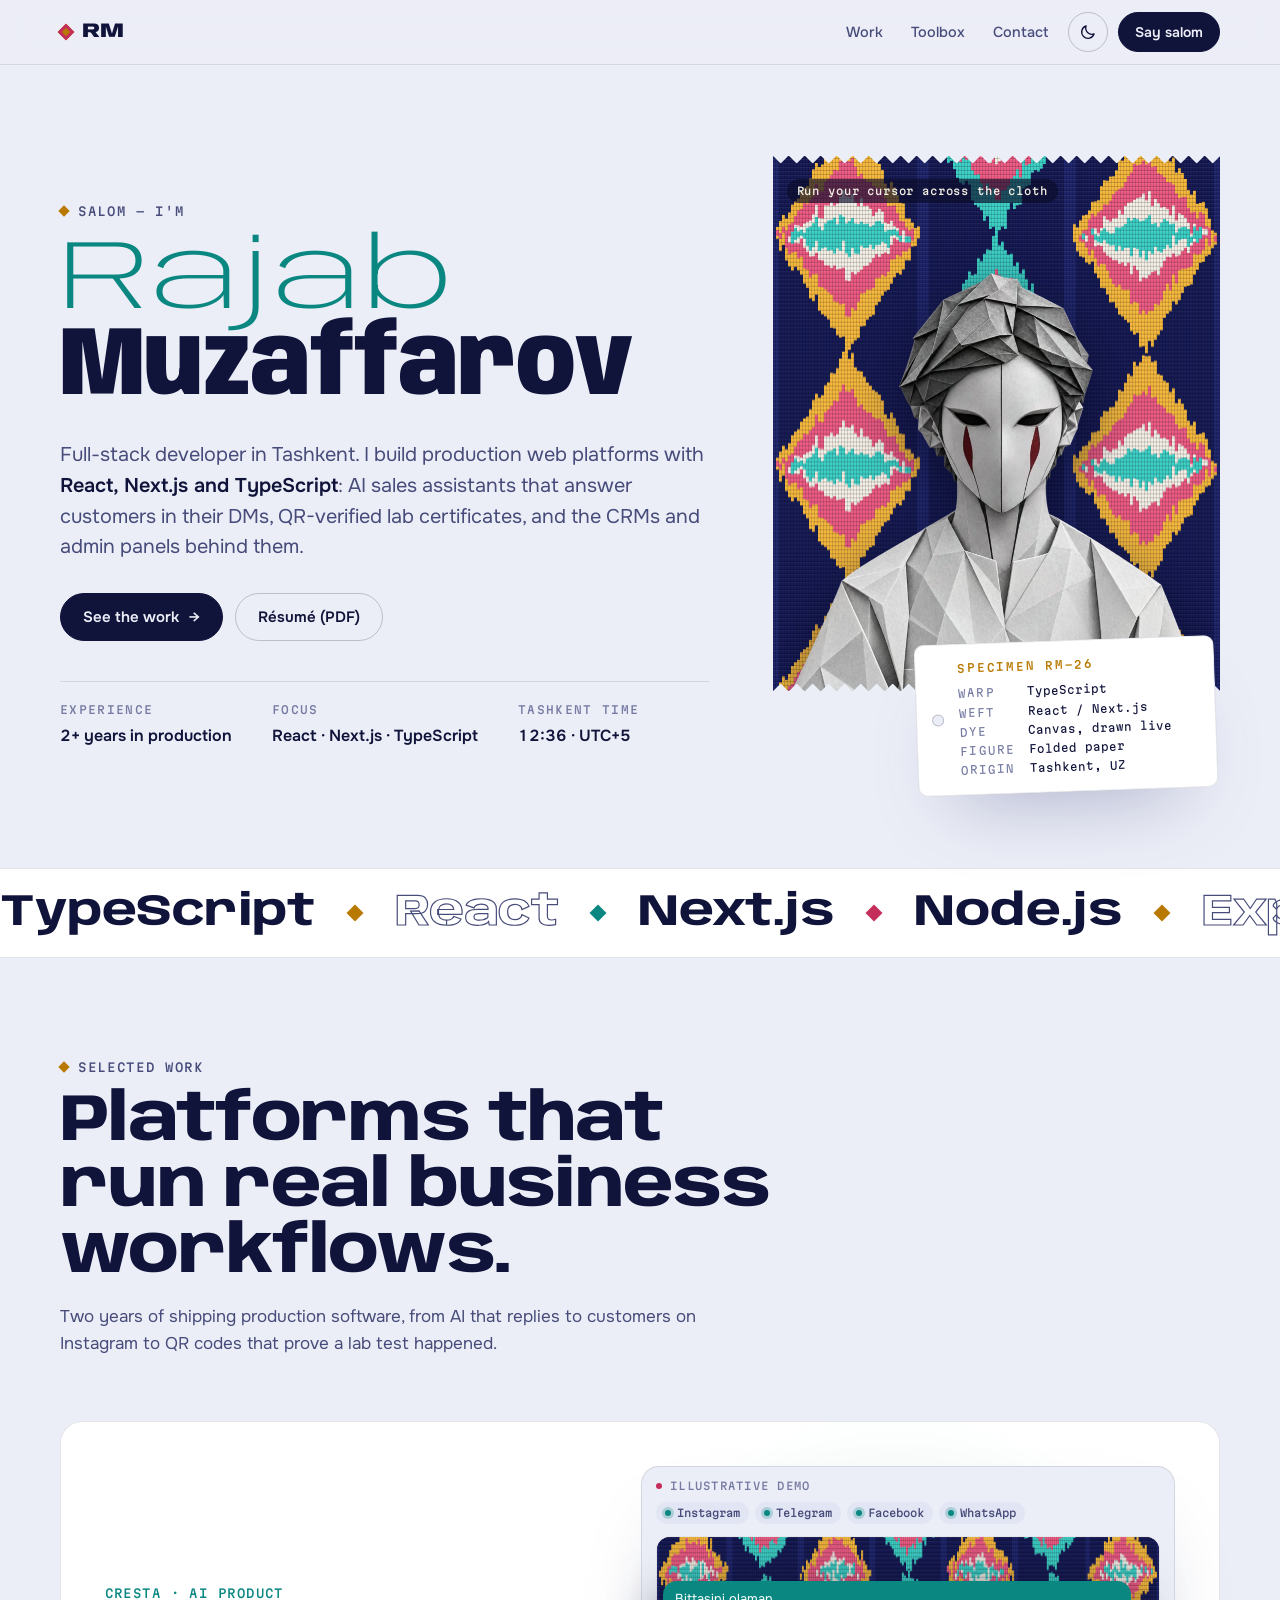
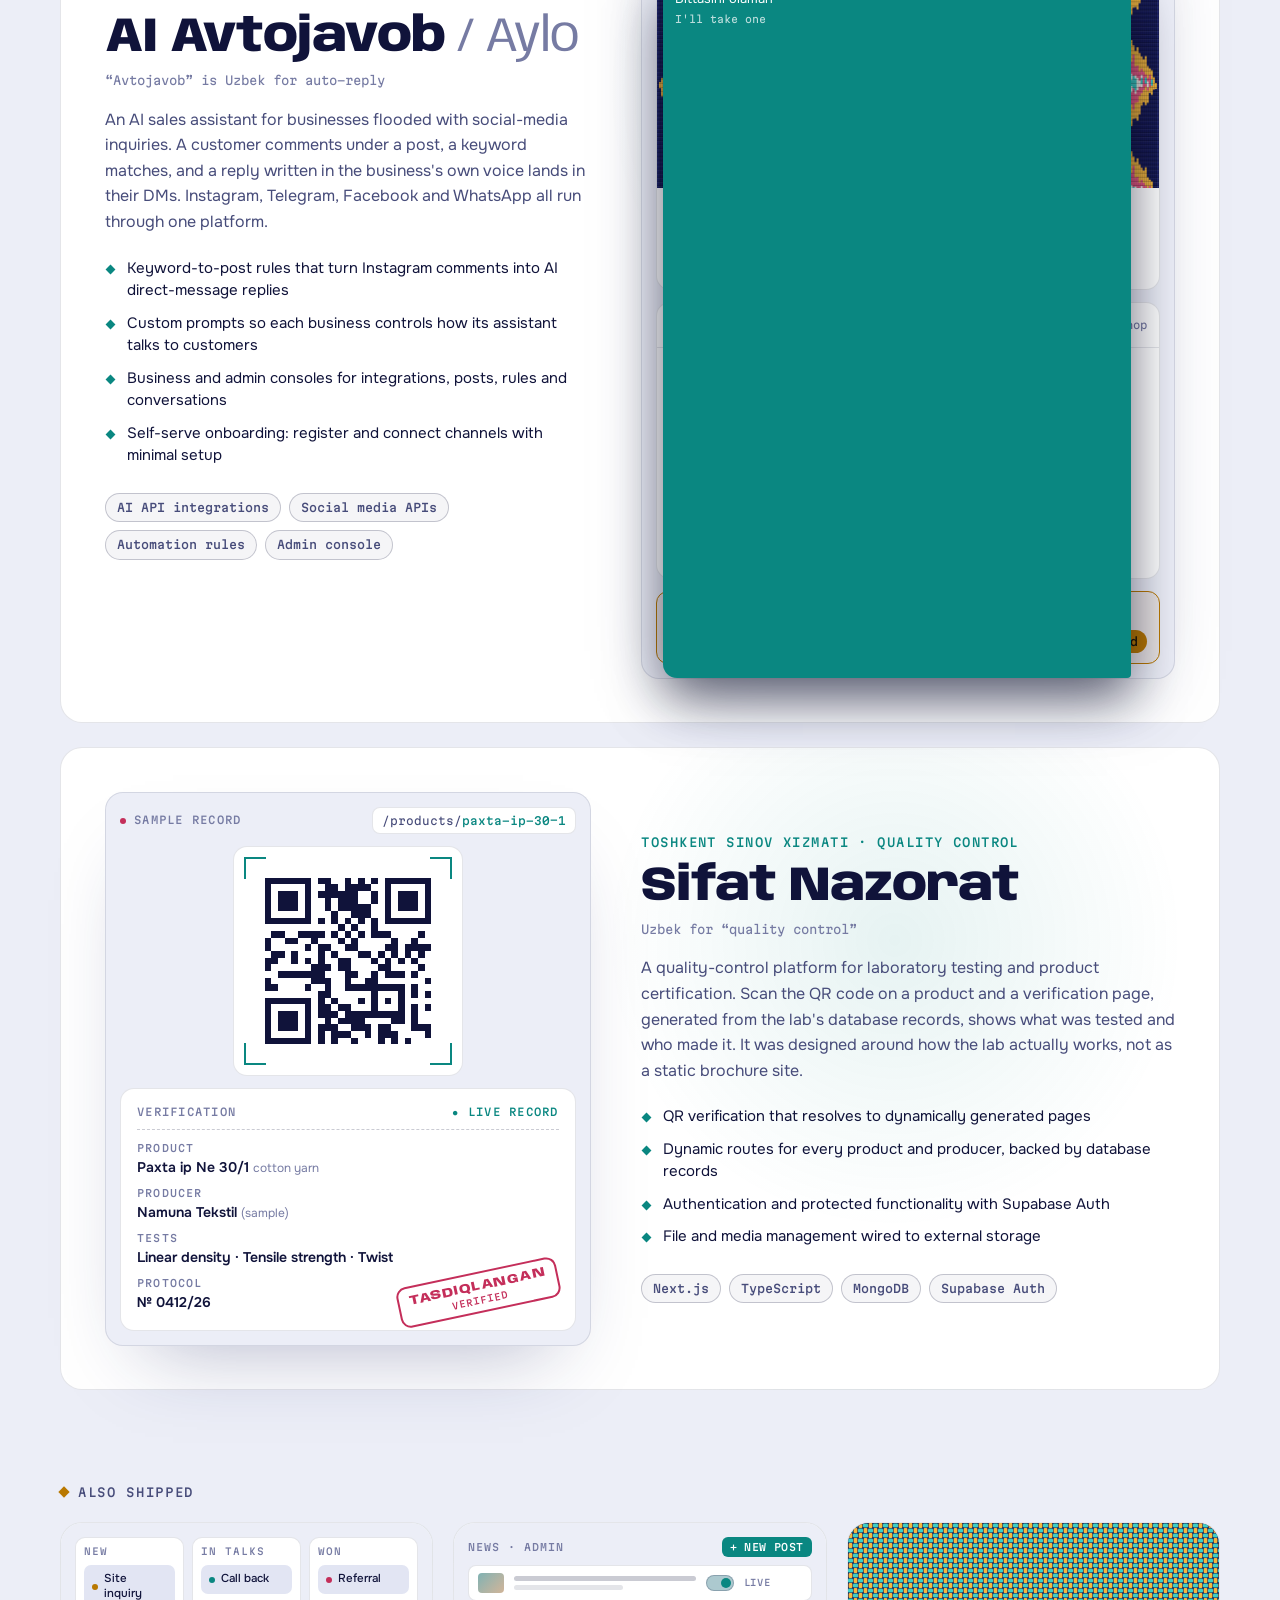
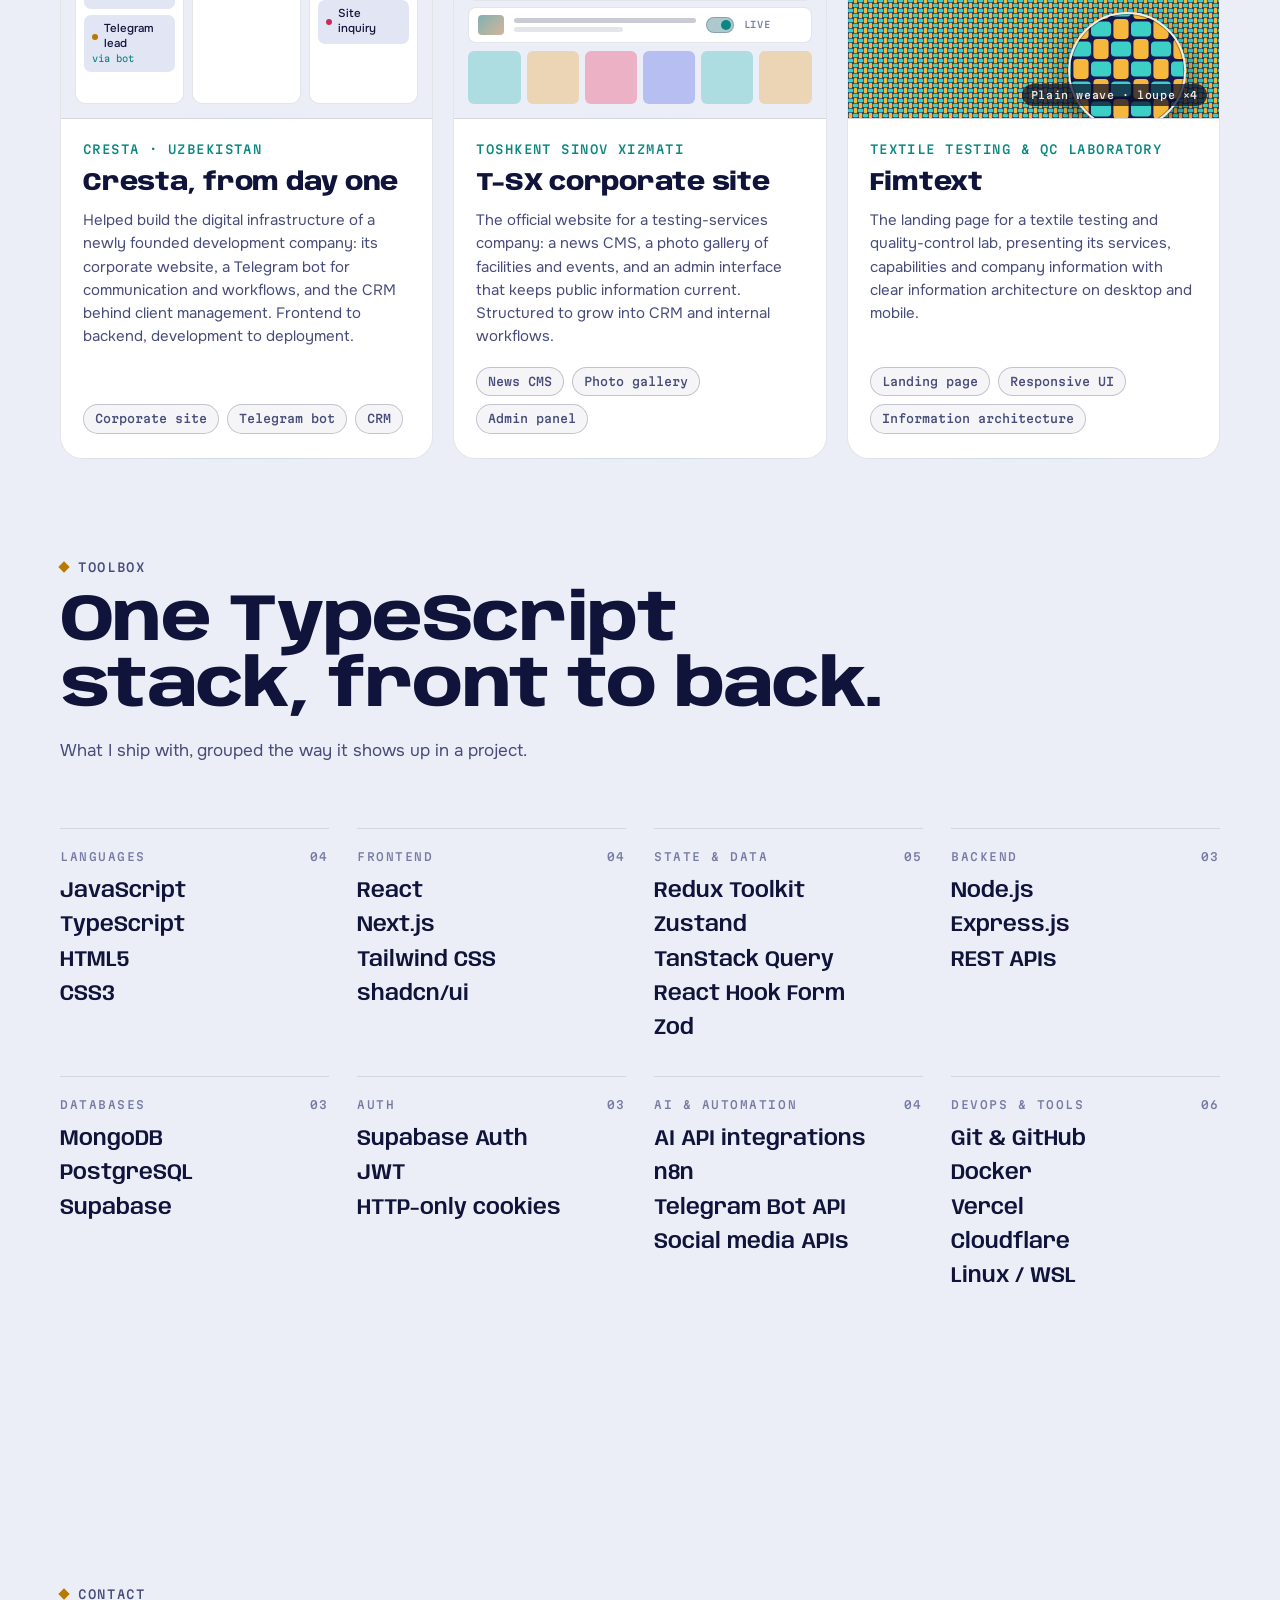
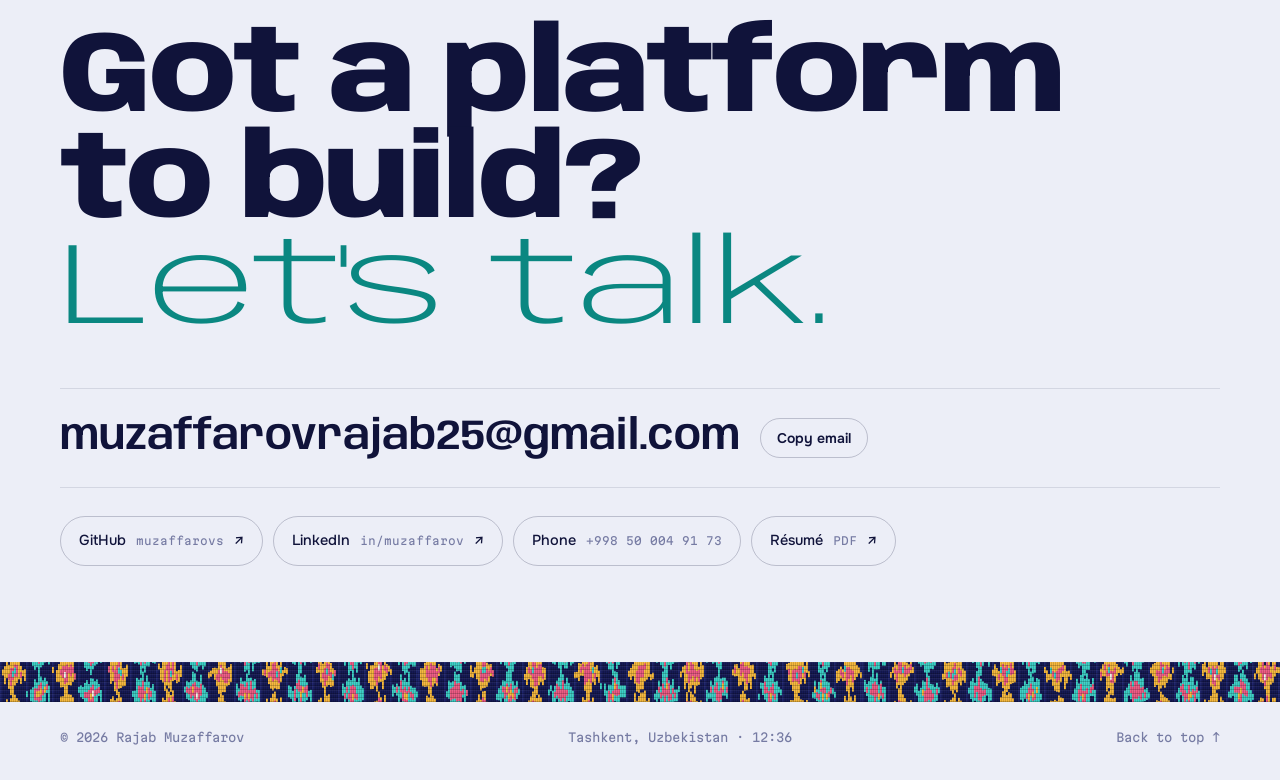
==== index.html @ 1146dc24 "Portfolio site" ====
<!doctype html>
<html lang="en">
<head>
<meta charset="utf-8">
<meta name="viewport" content="width=device-width, initial-scale=1, viewport-fit=cover">
<meta name="description" content="Rajab Muzaffarov is a full-stack developer in Tashkent building production web platforms with React, Next.js and TypeScript.">
<meta property="og:title" content="Rajab Muzaffarov">
<meta property="og:description" content="Full-stack developer in Tashkent building production web platforms with React, Next.js and TypeScript.">
<meta name="theme-color" content="#0B0D29">
<title>Rajab Muzaffarov</title>
<link rel="preconnect" href="https://fonts.googleapis.com">
<link rel="preconnect" href="https://fonts.gstatic.com" crossorigin>
<link rel="stylesheet" href="https://fonts.googleapis.com/css2?family=Anybody:wdth,wght@50..150,100..900&family=Martian+Mono:wght@400;500&family=Onest:wght@400;500;600;700&display=swap">
<style>
:root{
  --bg:#0B0D29;--bg-2:#121538;--bg-3:#1B1F4B;
  --line:rgba(206,212,255,.13);--line-2:rgba(206,212,255,.24);
  --ink:#F1EDE4;--ink-2:#AFB2D2;--ink-3:#7A7EA8;
  --turq:#3CCFC6;--saffron:#F5B83D;--madder:#EC5A83;
  --on-turq:#04211F;--glow:rgba(60,207,198,.14);--chip:rgba(241,237,228,.05);
  --shadow:0 40px 80px -40px rgba(0,0,0,.7);
  --nav:rgba(11,13,41,.72);
  --display:"Anybody","Arial Narrow",Impact,system-ui,sans-serif;
  --body:"Onest",system-ui,-apple-system,"Segoe UI",Roboto,sans-serif;
  --mono:"Martian Mono",ui-monospace,SFMono-Regular,Menlo,Consolas,monospace;
  --r:22px;--gut:clamp(16px,4vw,40px);--ease:cubic-bezier(.2,.8,.2,1);
  color-scheme:dark;
}
@media (prefers-color-scheme: light){
  :root:not([data-theme="dark"]){
    --bg:#ECEEF7;--bg-2:#FFFFFF;--bg-3:#E2E5F3;
    --line:rgba(16,19,58,.11);--line-2:rgba(16,19,58,.22);
    --ink:#10133A;--ink-2:#474C7A;--ink-3:#767BA3;
    --turq:#0A8781;--saffron:#B97800;--madder:#C42E5A;
    --on-turq:#FFFFFF;--glow:rgba(10,135,129,.10);--chip:rgba(16,19,58,.04);
    --shadow:0 40px 80px -40px rgba(30,36,100,.35);--nav:rgba(236,238,247,.78);
    color-scheme:light;
  }
}
:root[data-theme="light"]{
  --bg:#ECEEF7;--bg-2:#FFFFFF;--bg-3:#E2E5F3;
  --line:rgba(16,19,58,.11);--line-2:rgba(16,19,58,.22);
  --ink:#10133A;--ink-2:#474C7A;--ink-3:#767BA3;
  --turq:#0A8781;--saffron:#B97800;--madder:#C42E5A;
  --on-turq:#FFFFFF;--glow:rgba(10,135,129,.10);--chip:rgba(16,19,58,.04);
  --shadow:0 40px 80px -40px rgba(30,36,100,.35);--nav:rgba(236,238,247,.78);
  color-scheme:light;
}
:root[data-theme="dark"]{
  --bg:#0B0D29;--bg-2:#121538;--bg-3:#1B1F4B;
  --line:rgba(206,212,255,.13);--line-2:rgba(206,212,255,.24);
  --ink:#F1EDE4;--ink-2:#AFB2D2;--ink-3:#7A7EA8;
  --turq:#3CCFC6;--saffron:#F5B83D;--madder:#EC5A83;
  --on-turq:#04211F;--glow:rgba(60,207,198,.14);--chip:rgba(241,237,228,.05);
  --shadow:0 40px 80px -40px rgba(0,0,0,.7);--nav:rgba(11,13,41,.72);
  color-scheme:dark;
}

*,*::before,*::after{box-sizing:border-box}
html{scroll-behavior:smooth;scroll-padding-top:84px}
body{margin:0;background:var(--bg);color:var(--ink);font:400 16px/1.6 var(--body);-webkit-font-smoothing:antialiased;overflow-x:clip;transition:background-color .4s,color .4s}
a{color:inherit}
button{font:inherit;color:inherit}
:focus-visible{outline:2px solid var(--turq);outline-offset:3px;border-radius:6px}
.wrap{max-width:1240px;margin-inline:auto;padding-inline:var(--gut)}

/* ---------- nav ---------- */
.nav{position:sticky;top:env(safe-area-inset-top,0px);z-index:50;background:var(--nav);-webkit-backdrop-filter:blur(14px) saturate(1.3);backdrop-filter:blur(14px) saturate(1.3);border-bottom:1px solid var(--line)}
.nav::after{content:"";position:absolute;left:0;right:0;bottom:-1px;height:2px;background:linear-gradient(90deg,var(--turq),var(--saffron),var(--madder));transform-origin:0 50%;transform:scaleX(var(--p,0))}
@supports (animation-timeline: scroll()){
  .nav::after{animation:prog linear both;animation-timeline:scroll(root)}
  @keyframes prog{from{transform:scaleX(0)}to{transform:scaleX(1)}}
}
.nav-in{display:flex;align-items:center;gap:20px;height:64px}
.mark{display:flex;align-items:center;gap:10px;text-decoration:none;font:800 20px/1 var(--display);font-variation-settings:"wdth" 130,"wght" 820;letter-spacing:-.02em}
.mark i{width:12px;height:12px;background:var(--saffron);transform:rotate(45deg);box-shadow:inset 0 0 0 3px var(--madder);transition:transform .6s var(--ease)}
.mark:hover i{transform:rotate(225deg)}
.nav-links{display:flex;gap:28px;list-style:none;margin:0 0 0 auto;padding:0}
.nav-links a{position:relative;text-decoration:none;font-size:14.5px;font-weight:500;color:var(--ink-2);transition:color .2s}
.nav-links a::after{content:"";position:absolute;left:0;right:0;bottom:-4px;height:1px;background:currentColor;transform:scaleX(0);transform-origin:right;transition:transform .35s var(--ease)}
.nav-links a:hover{color:var(--ink)}
.nav-links a:hover::after{transform:scaleX(1);transform-origin:left}
.nav-actions{display:flex;align-items:center;gap:10px}
.icon-btn{width:40px;height:40px;border-radius:50%;display:grid;place-items:center;border:1px solid var(--line-2);background:transparent;cursor:pointer;transition:border-color .2s,transform .5s var(--ease)}
.icon-btn:hover{border-color:var(--ink);transform:rotate(40deg)}
.icon-btn svg{width:18px;height:18px}
#theme[data-mode="dark"] .i-moon,#theme[data-mode="light"] .i-sun{display:none}

/* ---------- buttons ---------- */
.btn{--bx:0px;--by:0px;display:inline-flex;align-items:center;gap:10px;height:48px;padding-inline:22px;border-radius:999px;border:1px solid var(--line-2);background:transparent;color:var(--ink);font:600 15px/1 var(--body);text-decoration:none;cursor:pointer;white-space:nowrap;transform:translate(var(--bx),var(--by));transition:transform .3s var(--ease),background-color .2s,border-color .2s,color .2s}
.btn.sm{height:40px;padding-inline:16px;font-size:14px}
.btn.primary{background:var(--ink);border-color:var(--ink);color:var(--bg)}
.btn.primary:hover{background:var(--turq);border-color:var(--turq);color:var(--on-turq)}
.btn.ghost:hover{border-color:var(--ink)}
.btn .arr{transition:transform .3s var(--ease)}
.btn:hover .arr{transform:translateX(4px)}

/* ---------- shared labels ---------- */
.eyebrow{display:inline-flex;align-items:center;gap:10px;margin:0;font:500 12px/1 var(--mono);letter-spacing:.14em;text-transform:uppercase;color:var(--ink-2)}
.eyebrow::before{content:"";width:8px;height:8px;flex:none;background:var(--saffron);transform:rotate(45deg)}
.chips{list-style:none;margin:0;padding:0;display:flex;flex-wrap:wrap;gap:8px}
.chips li{font:500 11.5px/1 var(--mono);padding:8px 11px;border:1px solid var(--line-2);border-radius:999px;color:var(--ink-2);background:var(--chip)}

/* ---------- hero ---------- */
.hero{display:grid;grid-template-columns:minmax(0,1.45fr) minmax(0,1fr);gap:clamp(28px,5vw,72px);align-items:center;padding-block:clamp(40px,7vw,96px) clamp(48px,6vw,84px)}
.hero-text{container-type:inline-size;min-width:0}
.hero .eyebrow{margin-bottom:22px}
.name{margin:0;display:flex;flex-direction:column;font-family:var(--display);font-weight:400;line-height:.88;letter-spacing:-.02em}
.name .n1,.name .n2{display:block;white-space:nowrap;font-size:clamp(3rem,8.5vw,7.4rem);font-size:min(15cqi,150px);touch-action:pan-y}
.n1{color:var(--turq)}
.n2{color:var(--ink)}
.l{--w:100;--g:700;display:inline-block;font-variation-settings:"wdth" var(--w),"wght" var(--g);transition:font-variation-settings .6s var(--ease);animation:weave 1.25s cubic-bezier(.16,.84,.24,1) backwards;animation-delay:calc(var(--i) * 55ms + 120ms)}
.n1 .l{--w:150;--g:250}
.n2 .l{--w:86;--g:860}
@keyframes weave{from{font-variation-settings:"wdth" 50,"wght" 100;transform:translateY(.14em)}}
.role{font-size:clamp(17px,1.55vw,20px);line-height:1.55;color:var(--ink-2);max-width:54ch;margin:30px 0 30px;text-wrap:pretty}
.role b{color:var(--ink);font-weight:600}
.cta{display:flex;flex-wrap:wrap;gap:12px}
.facts{display:flex;flex-wrap:wrap;gap:14px 40px;margin:40px 0 0;padding-top:22px;border-top:1px solid var(--line)}
.facts dt{font:500 11px/1 var(--mono);letter-spacing:.12em;text-transform:uppercase;color:var(--ink-3);margin-bottom:8px}
.facts dd{margin:0;font-weight:600;font-variant-numeric:tabular-nums}

.swatch{margin:0;display:grid;min-width:0}
.cloth{position:relative;height:clamp(300px,42vw,540px);background:#161A55;overflow:hidden;cursor:crosshair;touch-action:pan-y;
  -webkit-mask:conic-gradient(from 135deg at top,#000 90deg,#0000 0) top/16px 51% repeat-x,conic-gradient(from -45deg at bottom,#000 90deg,#0000 0) bottom/16px 51% repeat-x;
  mask:conic-gradient(from 135deg at top,#000 90deg,#0000 0) top/16px 51% repeat-x,conic-gradient(from -45deg at bottom,#000 90deg,#0000 0) bottom/16px 51% repeat-x}
.cloth canvas{position:absolute;inset:0;width:100%;height:100%;display:block}
.me{position:absolute;left:4%;bottom:0;width:92%;height:86%;object-fit:contain;object-position:50% 100%;pointer-events:none;user-select:none;filter:drop-shadow(0 18px 26px rgba(4,6,30,.6));transform-origin:50% 100%;transform:perspective(900px) rotateX(0deg) translate(var(--fx,0px),var(--fy,0px));transition:transform .9s var(--ease);animation:popup 1.3s cubic-bezier(.2,.9,.3,1.12) .3s backwards}
@keyframes popup{from{transform:perspective(900px) rotateX(82deg) translate(0px,0px);opacity:0}}
.cloth-hint{position:absolute;left:14px;top:24px;font:500 10.5px/1 var(--mono);letter-spacing:.08em;color:#F1EDE4;background:rgba(11,13,41,.66);padding:7px 10px;border-radius:999px;pointer-events:none}
@media (hover: none){.cloth-hint{display:none}}
.tag{justify-self:end;position:relative;width:min(100%,300px);margin-top:-52px;margin-right:4px;padding:14px 16px 14px 42px;background:var(--bg-2);border:1px solid var(--line);border-radius:10px;font:400 11px/1.75 var(--mono);color:var(--ink-2);transform:rotate(-2deg);box-shadow:var(--shadow);transition:transform .5s var(--ease)}
.tag:hover{transform:rotate(0deg) translateY(-4px)}
.tag::before{content:"";position:absolute;left:15px;top:50%;width:12px;height:12px;margin-top:-6px;border-radius:50%;background:var(--bg);border:1px solid var(--line-2)}
.tag-h{margin:0 0 6px;font-weight:500;letter-spacing:.16em;text-transform:uppercase;color:var(--saffron)}
.tag dl{display:grid;grid-template-columns:auto 1fr;gap:0 14px;margin:0}
.tag dt{color:var(--ink-3);text-transform:uppercase;letter-spacing:.1em}
.tag dd{margin:0;color:var(--ink)}

/* ---------- ticker ---------- */
.ticker{border-block:1px solid var(--line);overflow:hidden;padding-block:22px;background:var(--bg-2)}
.ticker-track{display:flex;width:max-content;animation:marquee 52s linear infinite}
.ticker:hover .ticker-track{animation-play-state:paused}
.ticker-group{display:flex;align-items:center;gap:34px;padding-right:34px;flex:none}
.ticker span{font:700 clamp(26px,3.6vw,44px)/1 var(--display);font-variation-settings:"wdth" 118,"wght" 720;letter-spacing:-.01em;white-space:nowrap}
.ticker span:nth-of-type(3n+2){color:transparent;-webkit-text-stroke:1.2px var(--ink-2)}
.ticker i{width:12px;height:12px;flex:none;transform:rotate(45deg);background:var(--saffron)}
.ticker i:nth-of-type(3n+2){background:var(--turq)}
.ticker i:nth-of-type(3n){background:var(--madder)}
@keyframes marquee{to{transform:translateX(-50%)}}

/* ---------- sections ---------- */
.section{padding-block:clamp(64px,8vw,112px)}
.section + .section{padding-top:0}
.sec-head{display:grid;gap:16px;max-width:900px;margin-bottom:clamp(36px,5vw,64px)}
.h2{margin:0;font-family:var(--display);font-size:clamp(34px,5.2vw,66px);line-height:1;font-variation-settings:"wdth" 112,"wght" 760;letter-spacing:-.025em;text-wrap:balance}
.sub{margin:0;color:var(--ink-2);font-size:17px;max-width:60ch;text-wrap:pretty}

/* ---------- feature panels ---------- */
.feature{display:grid;grid-template-columns:minmax(0,1fr) minmax(0,1.1fr);gap:clamp(24px,4vw,56px);align-items:center;padding:clamp(20px,3.4vw,44px);border:1px solid var(--line);border-radius:var(--r);background:radial-gradient(640px circle at var(--mx,72%) var(--my,30%),var(--glow),transparent 45%),var(--bg-2)}
.feature + .feature{margin-top:24px}
.feature.flip .feat-copy{order:2}
.client{margin:0 0 12px;font:500 12px/1.4 var(--mono);letter-spacing:.12em;text-transform:uppercase;color:var(--turq)}
.feature h3{margin:0;font-family:var(--display);font-size:clamp(32px,3.8vw,48px);line-height:1;font-variation-settings:"wdth" 104,"wght" 820;letter-spacing:-.02em}
.feature h3 span{color:var(--ink-3);font-variation-settings:"wdth" 104,"wght" 380}
.gloss{margin:10px 0 18px;font:400 12px/1.4 var(--mono);color:var(--ink-3)}
.lede{margin:0 0 22px;color:var(--ink-2);max-width:56ch}
.points{list-style:none;margin:0 0 26px;padding:0;display:grid;gap:10px}
.points li{position:relative;padding-left:22px;font-size:15px;line-height:1.5}
.points li::before{content:"";position:absolute;left:2px;top:.6em;width:7px;height:7px;background:var(--turq);transform:rotate(45deg)}

.demo{container-type:inline-size;min-width:0;background:var(--bg);border:1px solid var(--line);border-radius:18px;padding:14px;box-shadow:var(--shadow)}
.demo-top{display:flex;align-items:center;justify-content:space-between;flex-wrap:wrap;gap:10px;margin-bottom:12px}
.demo-label{display:flex;align-items:center;gap:8px;font:500 10.5px/1 var(--mono);letter-spacing:.12em;text-transform:uppercase;color:var(--ink-3)}
.demo-label::before{content:"";width:6px;height:6px;border-radius:50%;background:var(--madder);animation:blink 1.6s ease-in-out infinite}
@keyframes blink{50%{opacity:.25}}
.enter{animation:enter .5s var(--ease) both}
@keyframes enter{from{opacity:0;transform:translateY(10px) scale(.97)}}

/* aylo demo */
.channels{display:flex;flex-wrap:wrap;gap:6px;list-style:none;margin:0;padding:0}
.ch{display:flex;align-items:center;gap:6px;padding:6px 9px;border-radius:999px;background:var(--bg-3);color:var(--ink-2);font:500 10.5px/1 var(--mono)}
.ch::before{content:"";width:6px;height:6px;border-radius:50%;background:var(--turq);box-shadow:0 0 0 3px color-mix(in oklab,var(--turq) 25%,transparent)}
.aylo-grid{display:grid;grid-template-columns:minmax(0,.9fr) minmax(0,1.1fr);gap:12px}
.post,.dm{background:var(--bg-2);border:1px solid var(--line);border-radius:14px;overflow:hidden}
.post{display:flex;flex-direction:column}
.post-img{position:relative;aspect-ratio:4/3;max-width:100%;background:#161A55}
.post-img canvas{position:absolute;inset:0;width:100%;height:100%;display:block}
.post-img span{position:absolute;left:10px;bottom:10px;padding:5px 8px;border-radius:6px;background:rgba(11,13,41,.72);color:#F1EDE4;font:600 11px/1.2 var(--body)}
.comments{display:grid;align-content:start;gap:9px;padding:10px 12px 12px;min-height:124px;font-size:13px;line-height:1.4}
.cm{margin:0}
.cm b{font-weight:600;margin-right:4px}
.tr{display:block;margin-top:3px;font:400 10px/1.4 var(--mono);font-style:normal;color:var(--ink-3)}
mark{background:transparent;color:inherit;border-radius:4px;padding:0 1px;transition:background-color .3s,color .3s}
mark.lit{background:var(--saffron);color:#1A1300}
.dm{display:flex;flex-direction:column}
.dm-head{display:flex;align-items:center;gap:8px;padding:10px 12px;border-bottom:1px solid var(--line);font-size:13px;font-weight:600}
.dm-head small{margin-left:auto;font:400 10.5px/1 var(--mono);color:var(--ink-3)}
.av{width:24px;height:24px;border-radius:50%;display:grid;place-items:center;flex:none;background:conic-gradient(#3CCFC6,#F5B83D,#EC5A83,#3CCFC6);color:#0B0D29;font:800 11px/1 var(--display)}
.dm-body{display:flex;flex-direction:column;gap:8px;padding:12px;min-height:262px;font-size:13px;line-height:1.45}
.msg{margin:0;max-width:88%;padding:9px 12px;border-radius:14px}
.msg.ai{align-self:flex-start;background:var(--bg-3);border-bottom-left-radius:4px}
.msg.me{align-self:flex-end;background:var(--turq);color:var(--on-turq);border-bottom-right-radius:4px}
.msg.me .tr{color:inherit;opacity:.72}
.typing{align-self:flex-start;display:flex;gap:4px;padding:12px 14px;border-radius:14px;background:var(--bg-3)}
.typing i{width:6px;height:6px;border-radius:50%;background:var(--ink-3);animation:dot 1s infinite}
.typing i:nth-child(2){animation-delay:.15s}
.typing i:nth-child(3){animation-delay:.3s}
@keyframes dot{0%,60%,100%{transform:none;opacity:.45}30%{transform:translateY(-4px);opacity:1}}
.dm-empty{margin:auto;text-align:center;font:400 11px/1.5 var(--mono);color:var(--ink-3)}
.rule{display:flex;flex-wrap:wrap;align-items:center;gap:6px 8px;margin-top:12px;padding:10px 12px;border:1px dashed var(--line-2);border-radius:12px;font:400 11.5px/1.5 var(--mono);color:var(--ink-2);transition:border-color .3s,background-color .3s}
.rule code{font:inherit;color:var(--ink);background:var(--chip);padding:2px 6px;border-radius:5px}
.rule b{font-weight:500;color:var(--ink)}
.rule .k{color:var(--turq);text-transform:uppercase;letter-spacing:.1em}
.rule .state{margin-left:auto;padding:3px 9px;border-radius:999px;background:var(--saffron);color:#1A1300;font-weight:500;transition:opacity .3s,transform .3s var(--ease)}
.rule:not(.hit) .state{opacity:0;transform:scale(.8)}
.rule.hit{border-style:solid;border-color:var(--saffron);background:color-mix(in oklab,var(--saffron) 8%,transparent)}

/* qr demo */
.route{padding:5px 9px;border-radius:8px;background:var(--bg-2);border:1px solid var(--line);font:400 11px/1.4 var(--mono);color:var(--ink-2);overflow-wrap:anywhere}
.route b{font-weight:500;color:var(--turq)}
.qr-grid{display:grid;grid-template-columns:minmax(0,.82fr) minmax(0,1.18fr);gap:12px;align-items:stretch}
.scanner{--c:var(--turq);position:relative;display:grid;place-items:center;aspect-ratio:1;max-width:100%;padding:24px;background:var(--bg-2);border:1px solid var(--line);border-radius:14px;overflow:hidden}
.scanner svg{display:block;width:100%;height:auto;color:var(--ink)}
.scanner::before{content:"";position:absolute;inset:10px;pointer-events:none;transition:inset .3s var(--ease);background:
  linear-gradient(var(--c),var(--c)) 0 0/22px 2px no-repeat,linear-gradient(var(--c),var(--c)) 0 0/2px 22px no-repeat,
  linear-gradient(var(--c),var(--c)) 100% 0/22px 2px no-repeat,linear-gradient(var(--c),var(--c)) 100% 0/2px 22px no-repeat,
  linear-gradient(var(--c),var(--c)) 0 100%/22px 2px no-repeat,linear-gradient(var(--c),var(--c)) 0 100%/2px 22px no-repeat,
  linear-gradient(var(--c),var(--c)) 100% 100%/22px 2px no-repeat,linear-gradient(var(--c),var(--c)) 100% 100%/2px 22px no-repeat}
.scanner.hit{--c:var(--saffron)}
.scanner.hit::before{inset:6px}
.beam{position:absolute;left:12px;right:12px;top:12%;height:2px;background:var(--turq);box-shadow:0 0 18px 4px color-mix(in oklab,var(--turq) 55%,transparent);opacity:0}
.scanner.scanning .beam{opacity:1;animation:beam 1.05s ease-in-out infinite alternate}
@keyframes beam{from{top:12%}to{top:88%}}
.cert{position:relative;padding:16px 16px 18px;background:var(--bg-2);border:1px solid var(--line);border-radius:14px;overflow:hidden}
.cert-h{display:flex;justify-content:space-between;align-items:center;gap:10px;margin:0 0 12px;padding-bottom:10px;border-bottom:1px dashed var(--line-2);font:500 10.5px/1.3 var(--mono);letter-spacing:.12em;text-transform:uppercase;color:var(--ink-3)}
.cert-h b{color:var(--turq);font-weight:500}
.cert dl{display:grid;gap:10px;margin:0}
.cert dt{font:500 10px/1.3 var(--mono);letter-spacing:.12em;text-transform:uppercase;color:var(--ink-3)}
.cert dd{margin:3px 0 0;font-size:14px;font-weight:600;line-height:1.35}
.cert dd small{font-size:12px;font-weight:400;color:var(--ink-3)}
.cert .row{transition:opacity .4s,transform .4s var(--ease)}
.cert:not(.pending) .row{transition-delay:calc(var(--d) * 130ms)}
.cert.pending .row{opacity:0;transform:translateY(8px)}
.stamp{position:absolute;right:14px;bottom:16px;padding:6px 10px;border:2px solid var(--madder);border-radius:10px;color:var(--madder);text-align:center;text-transform:uppercase;font:800 13px/1.1 var(--display);font-variation-settings:"wdth" 120,"wght" 800;letter-spacing:.06em;transform:rotate(-12deg);transition:opacity .25s,transform .4s cubic-bezier(.3,1.6,.5,1)}
.stamp small{display:block;margin-top:2px;font:500 9px/1 var(--mono);letter-spacing:.14em}
.cert:not(.pending) .stamp{transition-delay:.75s}
.cert.pending .stamp{opacity:0;transform:rotate(-12deg) scale(1.9)}

@container (max-width: 520px){
  .aylo-grid,.qr-grid{grid-template-columns:1fr}
  .post-img{aspect-ratio:16/8}
  .comments{min-height:0}
  .dm-body{min-height:230px}
  .scanner{width:100%;max-width:230px;justify-self:center}
}

/* ---------- also shipped ---------- */
.sub-h{margin:clamp(64px,8vw,96px) 0 24px}
.also{display:grid;grid-template-columns:repeat(3,minmax(0,1fr));gap:20px}
.card{display:flex;flex-direction:column;overflow:hidden;border:1px solid var(--line);border-radius:var(--r);background:radial-gradient(420px circle at var(--mx,50%) var(--my,0%),var(--glow),transparent 50%),var(--bg-2);transition:transform .4s var(--ease),border-color .3s}
.card:hover{transform:translateY(-5px);border-color:var(--line-2)}
.viz{position:relative;height:196px;overflow:hidden;background:var(--bg);border-bottom:1px solid var(--line)}
.card-body{display:flex;flex-direction:column;gap:12px;flex:1;padding:22px 22px 24px}
.card .client{margin:0}
.card h3{margin:0;font-family:var(--display);font-size:25px;line-height:1.1;font-variation-settings:"wdth" 106,"wght" 780;letter-spacing:-.01em}
.card p.desc{margin:0;color:var(--ink-2);font-size:15px;line-height:1.55}
.card .chips{margin-top:auto;padding-top:6px}

.kanban{position:absolute;inset:14px;display:grid;grid-template-columns:repeat(3,minmax(0,1fr));gap:8px}
.kcol{display:flex;flex-direction:column;gap:6px;min-width:0;padding:8px;background:var(--bg-2);border:1px solid var(--line);border-radius:10px}
.kcol > p{margin:0 0 2px;font:500 9.5px/1.2 var(--mono);letter-spacing:.1em;text-transform:uppercase;color:var(--ink-3)}
.kc{display:flex;flex-direction:column;gap:2px;padding:7px 8px;border-radius:7px;background:var(--bg-3);font-size:11.5px;font-weight:500;line-height:1.3}
.kc span{display:flex;align-items:center;gap:6px}
.kc span::before{content:"";width:6px;height:6px;border-radius:50%;flex:none;background:var(--saffron)}
.kcol:nth-child(2) .kc span::before{background:var(--turq)}
.kcol:nth-child(3) .kc span::before{background:var(--madder)}
.kc em{font:400 9px/1.2 var(--mono);font-style:normal;color:var(--turq)}
.kc.hop{animation:hop .6s var(--ease)}
@keyframes hop{from{opacity:0;transform:translateX(-22px) rotate(-4deg)}}

.cms{position:absolute;inset:14px;display:grid;grid-template-rows:auto auto 1fr;gap:8px}
.cms-bar{display:flex;justify-content:space-between;align-items:center;font:500 10px/1 var(--mono);letter-spacing:.1em;text-transform:uppercase;color:var(--ink-3)}
.cms-bar b{font-weight:500;padding:5px 8px;border-radius:6px;background:var(--turq);color:var(--on-turq);letter-spacing:.04em}
.cms-rows{display:grid;gap:6px}
.cms-row{display:flex;align-items:center;gap:10px;padding:7px 9px;border-radius:8px;background:var(--bg-2);border:1px solid var(--line)}
.cms-row .th{width:26px;height:20px;border-radius:4px;flex:none;background:linear-gradient(135deg,color-mix(in oklab,var(--turq) 55%,var(--bg-3)),color-mix(in oklab,var(--saffron) 45%,var(--bg-3)))}
.cms-row .ln{flex:1;display:grid;gap:4px}
.cms-row .ln i{display:block;height:5px;border-radius:3px;background:var(--line-2)}
.cms-row .ln i + i{width:60%;background:var(--line)}
.tgl{position:relative;width:28px;height:16px;flex:none;border-radius:999px;background:var(--bg-3);border:1px solid var(--line-2);transition:background-color .3s}
.tgl::after{content:"";position:absolute;top:2px;left:2px;width:10px;height:10px;border-radius:50%;background:var(--ink-3);transition:transform .35s var(--ease),background-color .3s}
.tgl.on{background:color-mix(in oklab,var(--turq) 30%,var(--bg-3))}
.tgl.on::after{transform:translateX(12px);background:var(--turq)}
.cms-state{width:58px;font:500 9px/1 var(--mono);letter-spacing:.08em;text-transform:uppercase;color:var(--ink-3)}
.gal{display:grid;grid-template-columns:repeat(6,minmax(0,1fr));gap:6px}
.gal span{border-radius:6px;min-height:0;background:color-mix(in oklab,var(--c) 40%,var(--bg-3));position:relative;overflow:hidden}
.gal span:nth-child(1){--c:#3CCFC6}.gal span:nth-child(2){--c:#F5B83D}.gal span:nth-child(3){--c:#EC5A83}
.gal span:nth-child(4){--c:#7C83E8}.gal span:nth-child(5){--c:#3CCFC6}.gal span:nth-child(6){--c:#F5B83D}
.gal span.fresh::after{content:"";position:absolute;inset:0;background:linear-gradient(100deg,transparent 30%,rgba(255,255,255,.45) 50%,transparent 70%);animation:shine 1.2s var(--ease)}
@keyframes shine{from{transform:translateX(-100%)}to{transform:translateX(100%)}}

.weave{position:absolute;inset:0;cursor:none;background:#141852 url("data:image/svg+xml,%3Csvg xmlns='http://www.w3.org/2000/svg' width='10' height='10'%3E%3Crect width='10' height='10' fill='%23141852'/%3E%3Crect x='.6' y='0' width='3.8' height='5' rx='1' fill='%23F5B83D'/%3E%3Crect x='0' y='5.6' width='5' height='3.8' rx='1' fill='%233CCFC6'/%3E%3Crect x='5' y='.6' width='5' height='3.8' rx='1' fill='%233CCFC6'/%3E%3Crect x='5.6' y='5' width='3.8' height='5' rx='1' fill='%23F5B83D'/%3E%3C/svg%3E") 0 0/10px 10px}
.loupe{--lx:150px;--ly:98px;position:absolute;left:0;top:0;width:118px;height:118px;border-radius:50%;pointer-events:none;transform:translate(calc(var(--lx) - 50%),calc(var(--ly) - 50%));border:2px solid #F1EDE4;box-shadow:0 14px 34px rgba(0,0,0,.5),inset 0 0 0 1px rgba(0,0,0,.35);background:#141852 url("data:image/svg+xml,%3Csvg xmlns='http://www.w3.org/2000/svg' width='10' height='10'%3E%3Crect width='10' height='10' fill='%23141852'/%3E%3Crect x='.6' y='0' width='3.8' height='5' rx='1' fill='%23F5B83D'/%3E%3Crect x='0' y='5.6' width='5' height='3.8' rx='1' fill='%233CCFC6'/%3E%3Crect x='5' y='.6' width='5' height='3.8' rx='1' fill='%233CCFC6'/%3E%3Crect x='5.6' y='5' width='3.8' height='5' rx='1' fill='%23F5B83D'/%3E%3C/svg%3E") calc(57px - var(--lx) * 4) calc(57px - var(--ly) * 4)/40px 40px}
.viz-note{position:absolute;right:12px;bottom:12px;padding:6px 9px;border-radius:999px;background:rgba(11,13,41,.72);color:#F1EDE4;font:500 10px/1 var(--mono);letter-spacing:.06em;pointer-events:none}

/* ---------- toolbox ---------- */
.tools{display:grid;grid-template-columns:repeat(4,minmax(0,1fr));gap:0 28px}
.tool{position:relative;padding:22px 0 34px;border-top:1px solid var(--line)}
.tool::before{content:"";position:absolute;left:0;top:-1px;width:0;height:2px;background:var(--turq);transition:width .6s var(--ease)}
.tool:hover::before{width:100%}
.tool-k{display:flex;justify-content:space-between;margin:0 0 16px;font:500 11px/1 var(--mono);letter-spacing:.14em;text-transform:uppercase;color:var(--ink-3);font-variant-numeric:tabular-nums}
.tool ul{list-style:none;margin:0;padding:0;display:grid;gap:7px}
.tool li{width:max-content;max-width:100%;font-family:var(--display);font-size:clamp(18px,1.7vw,22px);line-height:1.25;font-variation-settings:"wdth" 100,"wght" 600;transition:font-variation-settings .4s var(--ease),color .25s}
.tool li:hover{font-variation-settings:"wdth" 128,"wght" 820;color:var(--turq)}

/* ---------- contact ---------- */
.contact{padding-block:clamp(80px,12vw,160px) clamp(56px,8vw,96px)}
.contact .eyebrow{margin-bottom:26px}
.big{margin:0 0 44px;font-family:var(--display);font-size:clamp(44px,9vw,128px);line-height:.92;font-variation-settings:"wdth" 108,"wght" 820;letter-spacing:-.03em;text-wrap:balance}
.big span{color:var(--turq);font-variation-settings:"wdth" 150,"wght" 280}
.mail-row{display:flex;flex-wrap:wrap;align-items:center;gap:14px 20px;padding-block:26px;border-block:1px solid var(--line)}
.mail{font-family:var(--display);font-size:clamp(20px,4vw,42px);line-height:1.1;font-variation-settings:"wdth" 100,"wght" 620;text-decoration:none;overflow-wrap:anywhere;background:linear-gradient(currentColor,currentColor) 0 100%/0 2px no-repeat;transition:background-size .45s var(--ease),color .2s}
.mail:hover{background-size:100% 2px;color:var(--turq)}
#toast{font:500 12px/1.4 var(--mono);color:var(--turq)}
.links{list-style:none;margin:28px 0 0;padding:0;display:flex;flex-wrap:wrap;gap:10px}
.links a{display:inline-flex;align-items:center;gap:10px;padding:12px 18px;border:1px solid var(--line-2);border-radius:999px;text-decoration:none;font-size:14.5px;font-weight:500;transition:border-color .2s,color .2s,transform .3s var(--ease)}
.links a small{font:400 11px/1 var(--mono);color:var(--ink-3)}
.links a:hover{border-color:var(--turq);color:var(--turq);transform:translateY(-2px)}

.selvage{height:40px;position:relative;background:#161A55}
.selvage canvas{position:absolute;inset:0;width:100%;height:100%;display:block}
footer .wrap{display:flex;flex-wrap:wrap;justify-content:space-between;gap:10px 24px;padding-block:26px 34px;font:400 12px/1.5 var(--mono);color:var(--ink-3)}
footer a{text-decoration:none}
footer a:hover{color:var(--ink)}

/* ---------- scroll reveal (scroll-driven, content stays readable without it) ---------- */
@supports (animation-timeline: view()){
  @media (prefers-reduced-motion: no-preference){
    .reveal{animation:rise linear both;animation-timeline:view();animation-range:entry 0% cover 28%}
    @keyframes rise{from{opacity:.2;translate:0 44px;scale:.98}}
  }
}

/* ---------- responsive ---------- */
@media (max-width: 960px){
  .hero{grid-template-columns:1fr}
  .cloth{height:clamp(240px,58vw,380px)}
  .me{height:80%}
  .feature{grid-template-columns:1fr}
  .feature.flip .feat-copy{order:0}
  .also{grid-template-columns:1fr}
  .tools{grid-template-columns:repeat(2,minmax(0,1fr))}
}
@media (max-width: 720px){
  .nav-links{display:none}
  .nav-actions{margin-left:auto}
}
@media (max-width: 520px){
  .tools{grid-template-columns:1fr}
  .facts{gap:14px 28px}
}
@media (prefers-reduced-motion: reduce){
  *,*::before,*::after{animation-duration:.001ms!important;animation-iteration-count:1!important;transition-duration:.001ms!important}
  html{scroll-behavior:auto}
  .ticker-track{animation:none}
}
</style>
</head>
<body>
<nav class="nav" aria-label="Primary">
  <div class="wrap nav-in">
    <a class="mark" href="#top"><i aria-hidden="true"></i>RM</a>
    <ul class="nav-links">
      <li><a href="#work">Work</a></li>
      <li><a href="#stack">Toolbox</a></li>
      <li><a href="#contact">Contact</a></li>
    </ul>
    <div class="nav-actions">
      <button class="icon-btn" id="theme" type="button" aria-label="Switch theme">
        <svg class="i-sun" viewBox="0 0 24 24" fill="none" stroke="currentColor" stroke-width="1.8" stroke-linecap="round" aria-hidden="true"><circle cx="12" cy="12" r="4.2"/><path d="M12 2.5v2.2M12 19.3v2.2M4.6 4.6l1.6 1.6M17.8 17.8l1.6 1.6M2.5 12h2.2M19.3 12h2.2M4.6 19.4l1.6-1.6M17.8 6.2l1.6-1.6"/></svg>
        <svg class="i-moon" viewBox="0 0 24 24" fill="none" stroke="currentColor" stroke-width="1.8" stroke-linejoin="round" aria-hidden="true"><path d="M20 14.6A8.4 8.4 0 0 1 9.4 4 8.4 8.4 0 1 0 20 14.6Z"/></svg>
      </button>
      <a class="btn primary sm magnetic" href="mailto:muzaffarovrajab25@gmail.com">Say salom</a>
    </div>
  </div>
</nav>

<main>
  <header class="hero wrap" id="top">
    <div class="hero-text">
      <p class="eyebrow">Salom — I'm</p>
      <h1 class="name" aria-label="Rajab Muzaffarov">
        <span class="n1" aria-hidden="true"><span class="l" style="--i:0">R</span><span class="l" style="--i:1">a</span><span class="l" style="--i:2">j</span><span class="l" style="--i:3">a</span><span class="l" style="--i:4">b</span></span>
        <span class="n2" aria-hidden="true"><span class="l" style="--i:3">M</span><span class="l" style="--i:4">u</span><span class="l" style="--i:5">z</span><span class="l" style="--i:6">a</span><span class="l" style="--i:7">f</span><span class="l" style="--i:8">f</span><span class="l" style="--i:9">a</span><span class="l" style="--i:10">r</span><span class="l" style="--i:11">o</span><span class="l" style="--i:12">v</span></span>
      </h1>
      <p class="role">Full-stack developer in Tashkent. I build production web platforms with <b>React, Next.js and TypeScript</b>: AI sales assistants that answer customers in their DMs, QR-verified lab certificates, and the CRMs and admin panels behind them.</p>
      <div class="cta">
        <a class="btn primary magnetic" href="#work">See the work <span class="arr" aria-hidden="true">→</span></a>
        <a class="btn ghost magnetic" href="Rajab-Muzaffarov-CV.pdf" target="_blank" rel="noopener">Résumé (PDF)</a>
      </div>
      <dl class="facts">
        <div><dt>Experience</dt><dd>2+ years in production</dd></div>
        <div><dt>Focus</dt><dd>React · Next.js · TypeScript</dd></div>
        <div><dt>Tashkent time</dt><dd><span data-clock>--:--</span> · UTC+5</dd></div>
      </dl>
    </div>

    <figure class="swatch">
      <div class="cloth" id="cloth">
        <canvas id="ikat" aria-hidden="true"></canvas>
        <img class="me" id="me" src="avatar.webp" width="820" height="836" alt="Rajab's avatar: a folded-paper figure in a white mask" fetchpriority="high" draggable="false">
        <span class="cloth-hint">Run your cursor across the cloth</span>
      </div>
      <figcaption class="tag">
        <p class="tag-h">Specimen RM-26</p>
        <dl>
          <dt>Warp</dt><dd>TypeScript</dd>
          <dt>Weft</dt><dd>React / Next.js</dd>
          <dt>Dye</dt><dd>Canvas, drawn live</dd>
          <dt>Figure</dt><dd>Folded paper</dd>
          <dt>Origin</dt><dd>Tashkent, UZ</dd>
        </dl>
      </figcaption>
    </figure>
  </header>

  <div class="ticker" aria-label="Tech stack">
    <div class="ticker-track">
      <div class="ticker-group">
        <span>TypeScript</span><i></i><span>React</span><i></i><span>Next.js</span><i></i><span>Node.js</span><i></i><span>Express</span><i></i><span>MongoDB</span><i></i><span>PostgreSQL</span><i></i><span>Supabase</span><i></i><span>Tailwind CSS</span><i></i><span>TanStack Query</span><i></i><span>Zustand</span><i></i><span>Zod</span><i></i><span>n8n</span><i></i><span>Telegram Bot API</span><i></i><span>Docker</span><i></i><span>Vercel</span><i></i>
      </div>
      <div class="ticker-group" aria-hidden="true">
        <span>TypeScript</span><i></i><span>React</span><i></i><span>Next.js</span><i></i><span>Node.js</span><i></i><span>Express</span><i></i><span>MongoDB</span><i></i><span>PostgreSQL</span><i></i><span>Supabase</span><i></i><span>Tailwind CSS</span><i></i><span>TanStack Query</span><i></i><span>Zustand</span><i></i><span>Zod</span><i></i><span>n8n</span><i></i><span>Telegram Bot API</span><i></i><span>Docker</span><i></i><span>Vercel</span><i></i>
      </div>
    </div>
  </div>

  <section class="wrap section" id="work">
    <div class="sec-head reveal">
      <p class="eyebrow">Selected work</p>
      <h2 class="h2">Platforms that run real business workflows.</h2>
      <p class="sub">Two years of shipping production software, from AI that replies to customers on Instagram to QR codes that prove a lab test happened.</p>
    </div>

    <article class="feature reveal" data-spot>
      <div class="feat-copy">
        <p class="client">Cresta · AI product</p>
        <h3>AI Avtojavob <span>/ Aylo</span></h3>
        <p class="gloss">“Avtojavob” is Uzbek for auto-reply</p>
        <p class="lede">An AI sales assistant for businesses flooded with social-media inquiries. A customer comments under a post, a keyword matches, and a reply written in the business's own voice lands in their DMs. Instagram, Telegram, Facebook and WhatsApp all run through one platform.</p>
        <ul class="points">
          <li>Keyword-to-post rules that turn Instagram comments into AI direct-message replies</li>
          <li>Custom prompts so each business controls how its assistant talks to customers</li>
          <li>Business and admin consoles for integrations, posts, rules and conversations</li>
          <li>Self-serve onboarding: register and connect channels with minimal setup</li>
        </ul>
        <ul class="chips"><li>AI API integrations</li><li>Social media APIs</li><li>Automation rules</li><li>Admin console</li></ul>
      </div>

      <div class="demo" id="demo-aylo" role="img" aria-label="Animated illustration: an Instagram comment asking the price matches a keyword rule, and the AI assistant replies in direct messages.">
        <div class="demo-top">
          <span class="demo-label">Illustrative demo</span>
          <ul class="channels"><li class="ch">Instagram</li><li class="ch">Telegram</li><li class="ch">Facebook</li><li class="ch">WhatsApp</li></ul>
        </div>
        <div class="aylo-grid">
          <div class="post">
            <div class="post-img"><canvas id="post-ikat"></canvas><span>Atlas collection · #atlas</span></div>
            <div class="comments" id="aylo-comments">
              <p class="cm"><b>@malika.uz</b>zo'r chiqibdi! <em class="tr">turned out great!</em></p>
              <p class="cm new"><b>@dilnoza_shop</b><mark class="lit">narx</mark>i qancha? <em class="tr">how much is it?</em></p>
            </div>
          </div>
          <div class="dm">
            <div class="dm-head"><span class="av">A</span>Aylo assistant<small>→ @dilnoza_shop</small></div>
            <div class="dm-body" id="aylo-dm">
              <p class="msg ai">Assalomu alaykum! Atlas ko'ylak narxi 249 000 so'm. Toshkent bo'ylab yetkazish bepul. <em class="tr">Hi! The atlas dress is 249,000 so'm. Free delivery across Tashkent.</em></p>
              <p class="msg me">Bittasini olaman <em class="tr">I'll take one</em></p>
              <p class="msg ai">Ajoyib! Manzilingizni yuboring. <em class="tr">Great! Send me your address.</em></p>
            </div>
          </div>
        </div>
        <div class="rule hit" id="aylo-rule"><span class="k">Rule</span>comment has <code>"narx"</code> on <code>#atlas</code> → <b>AI reply in DM</b><span class="state">matched</span></div>
      </div>
    </article>

    <article class="feature flip reveal" data-spot>
      <div class="feat-copy">
        <p class="client">Toshkent Sinov Xizmati · Quality control</p>
        <h3>Sifat Nazorat</h3>
        <p class="gloss">Uzbek for “quality control”</p>
        <p class="lede">A quality-control platform for laboratory testing and product certification. Scan the QR code on a product and a verification page, generated from the lab's database records, shows what was tested and who made it. It was designed around how the lab actually works, not as a static brochure site.</p>
        <ul class="points">
          <li>QR verification that resolves to dynamically generated pages</li>
          <li>Dynamic routes for every product and producer, backed by database records</li>
          <li>Authentication and protected functionality with Supabase Auth</li>
          <li>File and media management wired to external storage</li>
        </ul>
        <ul class="chips"><li>Next.js</li><li>TypeScript</li><li>MongoDB</li><li>Supabase Auth</li></ul>
      </div>

      <div class="demo" id="demo-qr" role="img" aria-label="Animated illustration: a product QR code is scanned and a verification page shows sample test results with a verified stamp.">
        <div class="demo-top">
          <span class="demo-label">Sample record</span>
          <code class="route">/products/<b id="slug">paxta-ip-30-1</b></code>
        </div>
        <div class="qr-grid">
          <div class="scanner" id="scanner">
            <svg id="qr" viewBox="-1 -1 27 27" fill="currentColor" shape-rendering="crispEdges" aria-hidden="true"></svg>
            <span class="beam"></span>
          </div>
          <div class="cert" id="cert">
            <p class="cert-h"><span>Verification</span><b>● live record</b></p>
            <dl>
              <div class="row" style="--d:0"><dt>Product</dt><dd>Paxta ip Ne 30/1 <small>cotton yarn</small></dd></div>
              <div class="row" style="--d:1"><dt>Producer</dt><dd>Namuna Tekstil <small>(sample)</small></dd></div>
              <div class="row" style="--d:2"><dt>Tests</dt><dd>Linear density · Tensile strength · Twist</dd></div>
              <div class="row" style="--d:3"><dt>Protocol</dt><dd>№ 0412/26</dd></div>
            </dl>
            <span class="stamp">Tasdiqlangan<small>verified</small></span>
          </div>
        </div>
      </div>
    </article>

    <p class="eyebrow sub-h">Also shipped</p>
    <div class="also">
      <article class="card reveal" data-spot>
        <div class="viz" aria-hidden="true">
          <div class="kanban" id="kanban">
            <div class="kcol"><p>New</p><div class="kc"><span>Site inquiry</span></div><div class="kc"><span>Telegram lead</span><em>via bot</em></div></div>
            <div class="kcol"><p>In talks</p><div class="kc"><span>Call back</span></div></div>
            <div class="kcol"><p>Won</p><div class="kc"><span>Referral</span></div><div class="kc"><span>Site inquiry</span></div></div>
          </div>
        </div>
        <div class="card-body">
          <p class="client">Cresta · Uzbekistan</p>
          <h3>Cresta, from day one</h3>
          <p class="desc">Helped build the digital infrastructure of a newly founded development company: its corporate website, a Telegram bot for communication and workflows, and the CRM behind client management. Frontend to backend, development to deployment.</p>
          <ul class="chips"><li>Corporate site</li><li>Telegram bot</li><li>CRM</li></ul>
        </div>
      </article>

      <article class="card reveal" data-spot>
        <div class="viz" aria-hidden="true">
          <div class="cms" id="cms">
            <div class="cms-bar"><span>News · Admin</span><b>+ New post</b></div>
            <div class="cms-rows">
              <div class="cms-row"><span class="th"></span><span class="ln"><i></i><i></i></span><span class="tgl on"></span><span class="cms-state">Live</span></div>
              <div class="cms-row"><span class="th"></span><span class="ln"><i></i><i></i></span><span class="tgl on" id="tgl"></span><span class="cms-state" id="tgl-state">Live</span></div>
            </div>
            <div class="gal" id="gal"><span></span><span></span><span></span><span></span><span></span><span></span></div>
          </div>
        </div>
        <div class="card-body">
          <p class="client">Toshkent Sinov Xizmati</p>
          <h3>T-SX corporate site</h3>
          <p class="desc">The official website for a testing-services company: a news CMS, a photo gallery of facilities and events, and an admin interface that keeps public information current. Structured to grow into CRM and internal workflows.</p>
          <ul class="chips"><li>News CMS</li><li>Photo gallery</li><li>Admin panel</li></ul>
        </div>
      </article>

      <article class="card reveal" data-spot>
        <div class="viz" aria-hidden="true">
          <div class="weave" id="weave"><span class="loupe" id="loupe"></span></div>
          <span class="viz-note">Plain weave · loupe ×4</span>
        </div>
        <div class="card-body">
          <p class="client">Textile testing &amp; QC laboratory</p>
          <h3>Fimtext</h3>
          <p class="desc">The landing page for a textile testing and quality-control lab, presenting its services, capabilities and company information with clear information architecture on desktop and mobile.</p>
          <ul class="chips"><li>Landing page</li><li>Responsive UI</li><li>Information architecture</li></ul>
        </div>
      </article>
    </div>
  </section>

  <section class="wrap section" id="stack">
    <div class="sec-head reveal">
      <p class="eyebrow">Toolbox</p>
      <h2 class="h2">One TypeScript stack, front to back.</h2>
      <p class="sub">What I ship with, grouped the way it shows up in a project.</p>
    </div>
    <div class="tools">
      <div class="tool reveal"><p class="tool-k">Languages<span>04</span></p><ul><li>JavaScript</li><li>TypeScript</li><li>HTML5</li><li>CSS3</li></ul></div>
      <div class="tool reveal"><p class="tool-k">Frontend<span>04</span></p><ul><li>React</li><li>Next.js</li><li>Tailwind CSS</li><li>shadcn/ui</li></ul></div>
      <div class="tool reveal"><p class="tool-k">State &amp; data<span>05</span></p><ul><li>Redux Toolkit</li><li>Zustand</li><li>TanStack Query</li><li>React Hook Form</li><li>Zod</li></ul></div>
      <div class="tool reveal"><p class="tool-k">Backend<span>03</span></p><ul><li>Node.js</li><li>Express.js</li><li>REST APIs</li></ul></div>
      <div class="tool reveal"><p class="tool-k">Databases<span>03</span></p><ul><li>MongoDB</li><li>PostgreSQL</li><li>Supabase</li></ul></div>
      <div class="tool reveal"><p class="tool-k">Auth<span>03</span></p><ul><li>Supabase Auth</li><li>JWT</li><li>HTTP-only cookies</li></ul></div>
      <div class="tool reveal"><p class="tool-k">AI &amp; automation<span>04</span></p><ul><li>AI API integrations</li><li>n8n</li><li>Telegram Bot API</li><li>Social media APIs</li></ul></div>
      <div class="tool reveal"><p class="tool-k">DevOps &amp; tools<span>06</span></p><ul><li>Git &amp; GitHub</li><li>Docker</li><li>Vercel</li><li>Cloudflare</li><li>Linux / WSL</li></ul></div>
    </div>
  </section>

  <section class="wrap contact" id="contact">
    <p class="eyebrow">Contact</p>
    <h2 class="big reveal">Got a platform to build? <span>Let's talk.</span></h2>
    <div class="mail-row reveal">
      <a class="mail" href="mailto:muzaffarovrajab25@gmail.com">muzaffarovrajab25@gmail.com</a>
      <button class="btn ghost sm" id="copy" type="button">Copy email</button>
      <span id="toast" role="status" aria-live="polite"></span>
    </div>
    <ul class="links reveal">
      <li><a href="https://github.com/muzaffarovs" target="_blank" rel="noopener">GitHub <small>muzaffarovs</small> ↗</a></li>
      <li><a href="https://www.linkedin.com/in/muzaffarov/" target="_blank" rel="noopener">LinkedIn <small>in/muzaffarov</small> ↗</a></li>
      <li><a href="tel:+998500049173">Phone <small>+998 50 004 91 73</small></a></li>
      <li><a href="Rajab-Muzaffarov-CV.pdf" target="_blank" rel="noopener">Résumé <small>PDF</small> ↗</a></li>
    </ul>
  </section>
</main>

<footer>
  <div class="selvage" aria-hidden="true"><canvas id="selvage"></canvas></div>
  <div class="wrap">
    <span>© 2026 Rajab Muzaffarov</span>
    <span>Tashkent, Uzbekistan · <span data-clock>--:--</span></span>
    <a href="#top">Back to top ↑</a>
  </div>
</footer>

<script>
(() => {
  const $ = (s, r = document) => r.querySelector(s);
  const $$ = (s, r = document) => [...r.querySelectorAll(s)];
  const root = document.documentElement;
  const reduce = matchMedia('(prefers-reduced-motion: reduce)').matches;
  const fine = matchMedia('(hover: hover) and (pointer: fine)').matches;
  const sleep = ms => new Promise(r => setTimeout(r, ms));

  /* ---- theme ---- */
  const store = {
    get(k) { try { return localStorage.getItem(k); } catch (e) { return null; } },
    set(k, v) { try { localStorage.setItem(k, v); } catch (e) {} }
  };
  const sysLight = matchMedia('(prefers-color-scheme: light)');
  const saved = store.get('rm-theme');
  if (saved === 'light' || saved === 'dark') root.dataset.theme = saved;
  const effective = () => root.dataset.theme || (sysLight.matches ? 'light' : 'dark');
  const themeBtn = $('#theme');
  const syncTheme = () => {
    const t = effective();
    themeBtn.dataset.mode = t;
    themeBtn.setAttribute('aria-label', t === 'dark' ? 'Switch to light theme' : 'Switch to dark theme');
  };
  themeBtn.addEventListener('click', () => {
    const next = effective() === 'dark' ? 'light' : 'dark';
    root.dataset.theme = next;
    store.set('rm-theme', next);
    syncTheme();
  });
  sysLight.addEventListener && sysLight.addEventListener('change', syncTheme);
  new MutationObserver(syncTheme).observe(root, { attributes: true, attributeFilter: ['data-theme'] });
  syncTheme();

  /* ---- Tashkent clock ---- */
  let fmt = null;
  try { fmt = new Intl.DateTimeFormat('en-GB', { timeZone: 'Asia/Tashkent', hour: '2-digit', minute: '2-digit' }); } catch (e) {}
  const tick = () => {
    const d = new Date();
    const s = fmt ? fmt.format(d) : new Date(d.getTime() + 5 * 36e5).toISOString().slice(11, 16);
    $$('[data-clock]').forEach(n => { n.textContent = s; });
  };
  tick(); setInterval(tick, 20000);

  /* ---- scroll progress fallback ---- */
  if (!(window.CSS && CSS.supports('animation-timeline: scroll()'))) {
    const nav = $('.nav'); let queued = false;
    const upd = () => {
      queued = false;
      const h = root.scrollHeight - innerHeight;
      nav.style.setProperty('--p', h > 0 ? (scrollY / h).toFixed(4) : 0);
    };
    addEventListener('scroll', () => { if (!queued) { queued = true; requestAnimationFrame(upd); } }, { passive: true });
    upd();
  }

  /* ---- visibility helper: loops only run while on screen ---- */
  function watch(el) {
    const s = { on: false, q: [] };
    new IntersectionObserver(es => {
      s.on = es[es.length - 1].isIntersecting;
      if (s.on) s.q.splice(0).forEach(f => f());
    }, { rootMargin: '80px' }).observe(el);
    s.ready = () => s.on ? Promise.resolve() : new Promise(r => s.q.push(r));
    return s;
  }

  /* ---- ikat renderer ---- */
  const IK = { ground: '#161A55', band: '#1F256C', saffron: '#F5B83D', madder: '#EC5A83', turq: '#3CCFC6', cotton: '#F4EFE6' };
  const hash = n => { n = Math.sin(n * 127.1) * 43758.5453; return n - Math.floor(n); };
  function makeIkat(canvas, o = {}) {
    const ctx = canvas.getContext('2d');
    const TW = o.thread || 3;
    let W = 1, H = 1, weft = null;
    const st = { px: -1e4, pull: 0, pullT: 0 };
    function resize() {
      const r = canvas.getBoundingClientRect();
      W = Math.max(1, r.width); H = Math.max(1, r.height);
      const dpr = Math.min(2, devicePixelRatio || 1);
      canvas.width = Math.round(W * dpr); canvas.height = Math.round(H * dpr);
      ctx.setTransform(dpr, 0, 0, dpr, 0, 0);
      const p = document.createElement('canvas'); p.width = 4; p.height = 4;
      const pc = p.getContext('2d');
      pc.fillStyle = 'rgba(0,0,0,.18)'; pc.fillRect(0, 3, 4, 1);
      pc.fillStyle = 'rgba(255,255,255,.05)'; pc.fillRect(0, 0, 4, 1);
      weft = ctx.createPattern(p, 'repeat');
    }
    function draw(t) {
      const cols = Math.max(2, Math.round(W / (o.cell || 170)));
      const cw = W / cols, ch = cw * (o.ratio || 1.55);
      const drift = (t * (o.drift ?? 0.012)) % ch;
      const n = Math.ceil(W / TW);
      st.pull += (st.pullT - st.pull) * 0.08;
      ctx.fillStyle = IK.ground; ctx.fillRect(0, 0, W, H);
      for (let i = 0; i < n; i++) {
        const x = i * TW, cx = x + TW / 2;
        const col = Math.floor(cx / cw);
        const u = (cx - col * cw) / cw - 0.5;
        const a = 1 - Math.abs(u) * 2;
        const alt = col % 2;
        const seed = hash(i + 1);
        let j = Math.sin(t * 0.0007 + seed * 6.283) * (2 + seed * 5);
        const d = Math.abs(cx - st.px);
        if (d < 90 && st.pull > 0.01) j += (1 - d / 90) ** 2 * 30 * st.pull * Math.sin(i * 1.7 + t * 0.003);
        if (Math.abs(u) > 0.46) { ctx.fillStyle = IK.band; ctx.fillRect(x, 0, TW, H); }
        const off = alt ? ch / 2 : 0;
        const layers = [
          [alt ? IK.turq : IK.saffron, 0.5, 0],
          [IK.madder, 0.36, 5],
          [IK.cotton, 0.22, 9],
          [alt ? IK.saffron : IK.turq, 0.09, 3]
        ];
        for (let r = -1; r * ch < H + ch; r++) {
          const cy = r * ch + off + drift + j;
          for (let k = 0; k < 4; k++) {
            const L = layers[k];
            let hh = ch * L[1] * a - L[2] + (hash(i * 7.3 + k * 13.1) - 0.5) * 7;
            if (hh <= 0) continue;
            hh = Math.round(hh / 3) * 3;
            ctx.fillStyle = L[0];
            ctx.fillRect(x, cy - hh, TW, hh * 2);
          }
        }
      }
      ctx.fillStyle = 'rgba(0,0,0,.2)';
      for (let i = 0; i < n; i++) ctx.fillRect(i * TW + TW - 0.7, 0, 0.7, H);
      ctx.fillStyle = weft; ctx.fillRect(0, 0, W, H);
    }
    return { resize, draw, st };
  }

  function runIkat(canvas, host, opts, animate) {
    const ik = makeIkat(canvas, opts);
    const t0 = performance.now();
    const still = 4200;
    ik.resize(); ik.draw(still);
    new ResizeObserver(() => { ik.resize(); ik.draw(animate && !reduce ? performance.now() - t0 : still); }).observe(host);
    if (!animate || reduce) return ik;
    const vis = watch(host);
    const frame = now => {
      if (!vis.on) { vis.ready().then(() => requestAnimationFrame(frame)); return; }
      ik.draw(now - t0 + still);
      requestAnimationFrame(frame);
    };
    requestAnimationFrame(frame);
    return ik;
  }

  const cloth = $('#cloth'), me = $('#me');
  const hero = runIkat($('#ikat'), cloth, { cell: 170 }, true);
  cloth.addEventListener('pointermove', e => {
    const r = cloth.getBoundingClientRect();
    hero.st.px = e.clientX - r.left; hero.st.pullT = 1;
    if (reduce) return;
    // the paper figure drifts against the pointer, so it reads as standing in front of the cloth
    me.style.setProperty('--fx', (((e.clientX - r.left) / r.width - 0.5) * -16) + 'px');
    me.style.setProperty('--fy', (((e.clientY - r.top) / r.height - 0.5) * -8) + 'px');
  });
  cloth.addEventListener('pointerleave', () => {
    hero.st.pullT = 0;
    me.style.removeProperty('--fx'); me.style.removeProperty('--fy');
  });
  runIkat($('#post-ikat'), $('.post-img'), { cell: 70, thread: 2, drift: 0.006 }, true);
  runIkat($('#selvage'), $('.selvage'), { cell: 26, thread: 2, ratio: 1.5, drift: 0.008 }, true);

  /* ---- name: letters trade width and weight near the pointer ---- */
  if (!reduce) {
    const nameEl = $('.name'), letters = $$('.name .l');
    let rects = null, raf = 0, ev = null;
    const measure = () => { rects = letters.map(l => l.getBoundingClientRect()); };
    nameEl.addEventListener('pointerenter', measure);
    addEventListener('scroll', () => { rects = null; }, { passive: true });
    nameEl.addEventListener('pointermove', e => {
      ev = e;
      if (raf) return;
      raf = requestAnimationFrame(() => {
        raf = 0;
        if (!rects) measure();
        letters.forEach((l, k) => {
          const r = rects[k];
          const d = Math.hypot(ev.clientX - (r.left + r.width / 2), (ev.clientY - (r.top + r.height / 2)) * 1.6);
          const f = Math.max(0, 1 - d / 220) ** 1.5;
          const top = l.parentElement.classList.contains('n1');
          l.style.setProperty('--w', top ? 150 - 90 * f : 86 + 44 * f);
          l.style.setProperty('--g', top ? 250 + 600 * f : 860 - 620 * f);
        });
      });
    });
    nameEl.addEventListener('pointerleave', () => {
      rects = null;
      letters.forEach(l => { l.style.removeProperty('--w'); l.style.removeProperty('--g'); });
    });
  }

  /* ---- pointer spotlight + magnetic buttons ---- */
  if (fine) {
    $$('[data-spot]').forEach(el => el.addEventListener('pointermove', e => {
      const r = el.getBoundingClientRect();
      el.style.setProperty('--mx', (e.clientX - r.left) + 'px');
      el.style.setProperty('--my', (e.clientY - r.top) + 'px');
    }));
    if (!reduce) $$('.magnetic').forEach(b => {
      b.addEventListener('pointermove', e => {
        const r = b.getBoundingClientRect();
        b.style.setProperty('--bx', ((e.clientX - r.left - r.width / 2) * 0.22) + 'px');
        b.style.setProperty('--by', ((e.clientY - r.top - r.height / 2) * 0.3) + 'px');
      });
      b.addEventListener('pointerleave', () => { b.style.removeProperty('--bx'); b.style.removeProperty('--by'); });
    });
  }

  /* ---- QR code (decorative, seeded) ---- */
  (function buildQR() {
    const N = 25; let s = 20260915;
    const rnd = () => (s = (s * 16807) % 2147483647) / 2147483647;
    const inBox = (x, y, bx, by, n) => x >= bx && x < bx + n && y >= by && y < by + n;
    const reserved = (x, y) => inBox(x, y, 0, 0, 8) || inBox(x, y, N - 8, 0, 8) || inBox(x, y, 0, N - 8, 8) || inBox(x, y, 16, 16, 5);
    let d = '';
    const mod = (x, y) => { d += `M${x} ${y}h1v1h-1z`; };
    for (let y = 0; y < N; y++) for (let x = 0; x < N; x++) {
      if (reserved(x, y)) continue;
      if (x === 6 || y === 6) { if ((x + y) % 2 === 0) mod(x, y); continue; }
      if (rnd() > 0.52) mod(x, y);
    }
    const finder = (bx, by, n) => {
      for (let i = 0; i < n; i++) for (let j = 0; j < n; j++) {
        const edge = i === 0 || j === 0 || i === n - 1 || j === n - 1;
        const core = n === 7 ? (i >= 2 && i <= 4 && j >= 2 && j <= 4) : (i === 2 && j === 2);
        if (edge || core) mod(bx + i, by + j);
      }
    };
    finder(0, 0, 7); finder(N - 7, 0, 7); finder(0, N - 7, 7); finder(16, 16, 5);
    $('#qr').innerHTML = `<path d="${d}"/>`;
  })();

  if (reduce) return;

  /* ---- Aylo demo loop ---- */
  (async function aylo() {
    const cm = $('#aylo-comments'), dm = $('#aylo-dm'), rule = $('#aylo-rule');
    const msgs = [...dm.children].map(n => n.cloneNode(true));
    const fresh = cm.querySelector('.new').cloneNode(true);
    fresh.querySelector('mark').classList.remove('lit');
    const vis = watch($('#demo-aylo'));
    const typing = () => {
      const t = document.createElement('div');
      t.className = 'typing enter'; t.innerHTML = '<i></i><i></i><i></i>';
      return t;
    };
    await sleep(2400);
    for (;;) {
      await vis.ready();
      cm.querySelector('.new') && cm.querySelector('.new').remove();
      dm.innerHTML = '<p class="dm-empty">Waiting for a matching comment…</p>';
      rule.classList.remove('hit');
      await sleep(1000);
      const c = fresh.cloneNode(true); c.classList.add('enter'); cm.append(c);
      await sleep(1000);
      c.querySelector('mark').classList.add('lit'); rule.classList.add('hit');
      await sleep(900);
      dm.innerHTML = '';
      for (const m of msgs) {
        let t = null;
        if (m.classList.contains('ai')) { t = typing(); dm.append(t); await sleep(1200); t.remove(); }
        else await sleep(900);
        const n = m.cloneNode(true); n.classList.add('enter'); dm.append(n);
        await sleep(1300);
      }
      await sleep(3600);
    }
  })();

  /* ---- Sifat Nazorat QR loop ---- */
  (async function qr() {
    const sc = $('#scanner'), cert = $('#cert'), slug = $('#slug');
    const full = slug.textContent;
    const vis = watch($('#demo-qr'));
    await sleep(2000);
    for (;;) {
      await vis.ready();
      cert.classList.add('pending'); slug.textContent = '…';
      sc.classList.add('scanning');
      await sleep(2000);
      for (let i = 1; i <= full.length; i++) { slug.textContent = full.slice(0, i); await sleep(35); }
      sc.classList.remove('scanning'); sc.classList.add('hit');
      await sleep(250);
      cert.classList.remove('pending');
      await sleep(1500);
      sc.classList.remove('hit');
      await sleep(4000);
    }
  })();

  /* ---- Cresta CRM kanban loop ---- */
  (async function kanban() {
    const cols = $$('#kanban .kcol');
    const pool = [['Bot booking', 'via bot'], ['Site inquiry'], ['Referral'], ['Telegram lead', 'via bot'], ['Call back'], ['Site inquiry']];
    let p = 0;
    const vis = watch($('#kanban'));
    const hop = el => { el.classList.remove('hop'); void el.offsetWidth; el.classList.add('hop'); };
    const card = ([label, via]) => {
      const el = document.createElement('div'); el.className = 'kc';
      el.innerHTML = `<span>${label}</span>` + (via ? `<em>${via}</em>` : '');
      return el;
    };
    const top = (col, el) => col.insertBefore(el, col.querySelector('.kc'));
    for (;;) {
      await vis.ready();
      await sleep(2100);
      const a = cols[1].querySelector('.kc:last-of-type');
      if (a) { top(cols[2], a); hop(a); }
      const extra = cols[2].querySelectorAll('.kc');
      if (extra.length > 2) extra[extra.length - 1].remove();
      await sleep(500);
      const b = cols[0].querySelector('.kc:last-of-type');
      if (b) { top(cols[1], b); hop(b); }
      await sleep(500);
      const n = card(pool[p++ % pool.length]); top(cols[0], n); hop(n);
    }
  })();

  /* ---- T-SX CMS loop ---- */
  (async function cms() {
    const tgl = $('#tgl'), state = $('#tgl-state'), tiles = $$('#gal span');
    const vis = watch($('#cms'));
    let k = 0;
    for (;;) {
      await vis.ready();
      await sleep(1600);
      const on = !tgl.classList.contains('on');
      tgl.classList.toggle('on', on);
      state.textContent = on ? 'Live' : 'Draft';
      const t = tiles[k++ % tiles.length];
      t.classList.remove('fresh'); void t.offsetWidth; t.classList.add('fresh');
    }
  })();

  /* ---- Fimtext loupe ---- */
  (function loupe() {
    const weave = $('#weave'), lens = $('#loupe');
    let hover = false;
    const place = (x, y) => { lens.style.setProperty('--lx', x + 'px'); lens.style.setProperty('--ly', y + 'px'); };
    weave.addEventListener('pointermove', e => {
      hover = true;
      const r = weave.getBoundingClientRect();
      place(e.clientX - r.left, e.clientY - r.top);
    });
    weave.addEventListener('pointerleave', () => { hover = false; });
    const vis = watch(weave);
    const frame = now => {
      if (!vis.on) { vis.ready().then(() => requestAnimationFrame(frame)); return; }
      if (!hover) place(weave.clientWidth * (0.5 + 0.32 * Math.sin(now / 2100)), weave.clientHeight * (0.5 + 0.26 * Math.sin(now / 1300)));
      requestAnimationFrame(frame);
    };
    requestAnimationFrame(frame);
  })();
})();

/* ---- copy email (outside the reduced-motion early return) ---- */
document.getElementById('copy').addEventListener('click', async () => {
  const toast = document.getElementById('toast');
  const email = 'muzaffarovrajab25@gmail.com';
  try {
    await navigator.clipboard.writeText(email);
    toast.textContent = 'Copied to clipboard';
  } catch (e) {
    const r = document.createRange();
    r.selectNodeContents(document.querySelector('.mail'));
    const s = getSelection(); s.removeAllRanges(); s.addRange(r);
    toast.textContent = 'Selected. Press Ctrl/⌘ + C to copy';
  }
  clearTimeout(toast._h);
  toast._h = setTimeout(() => { toast.textContent = ''; }, 2600);
});
</script>
</body>
</html>
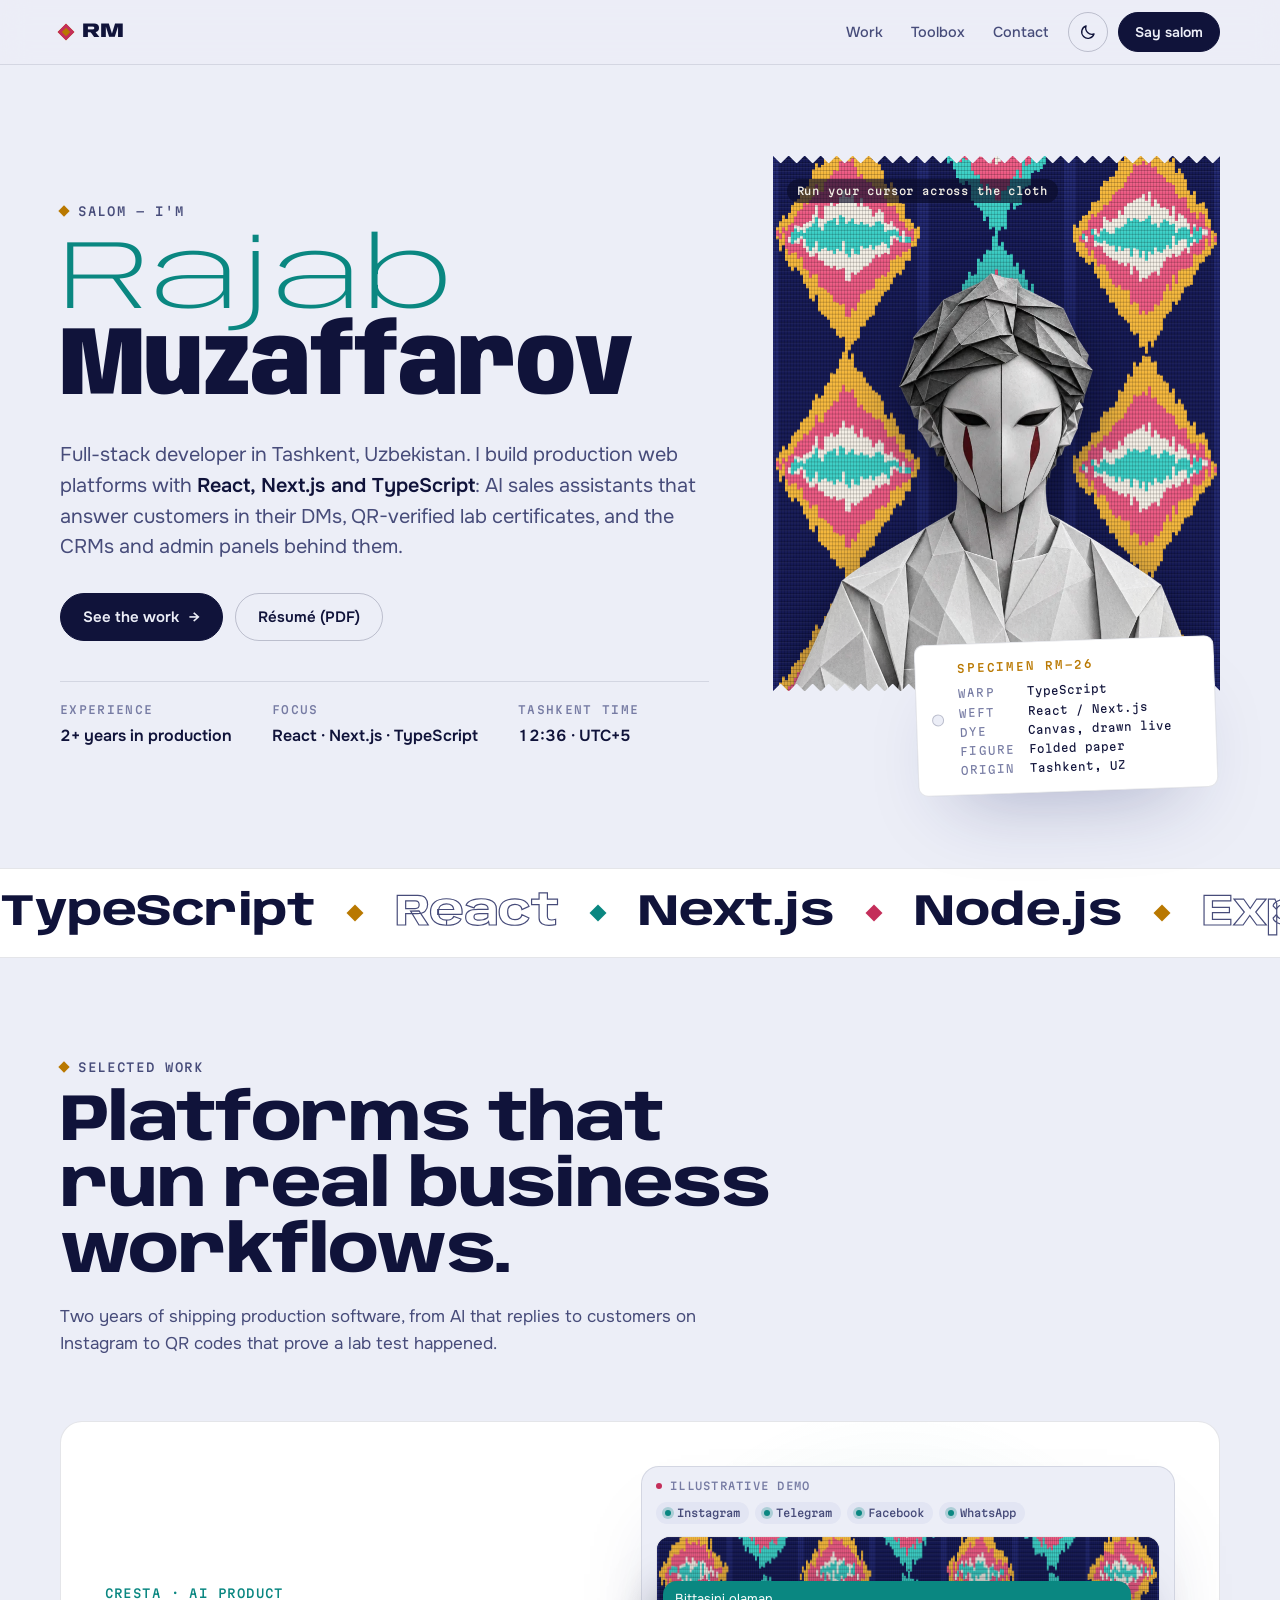
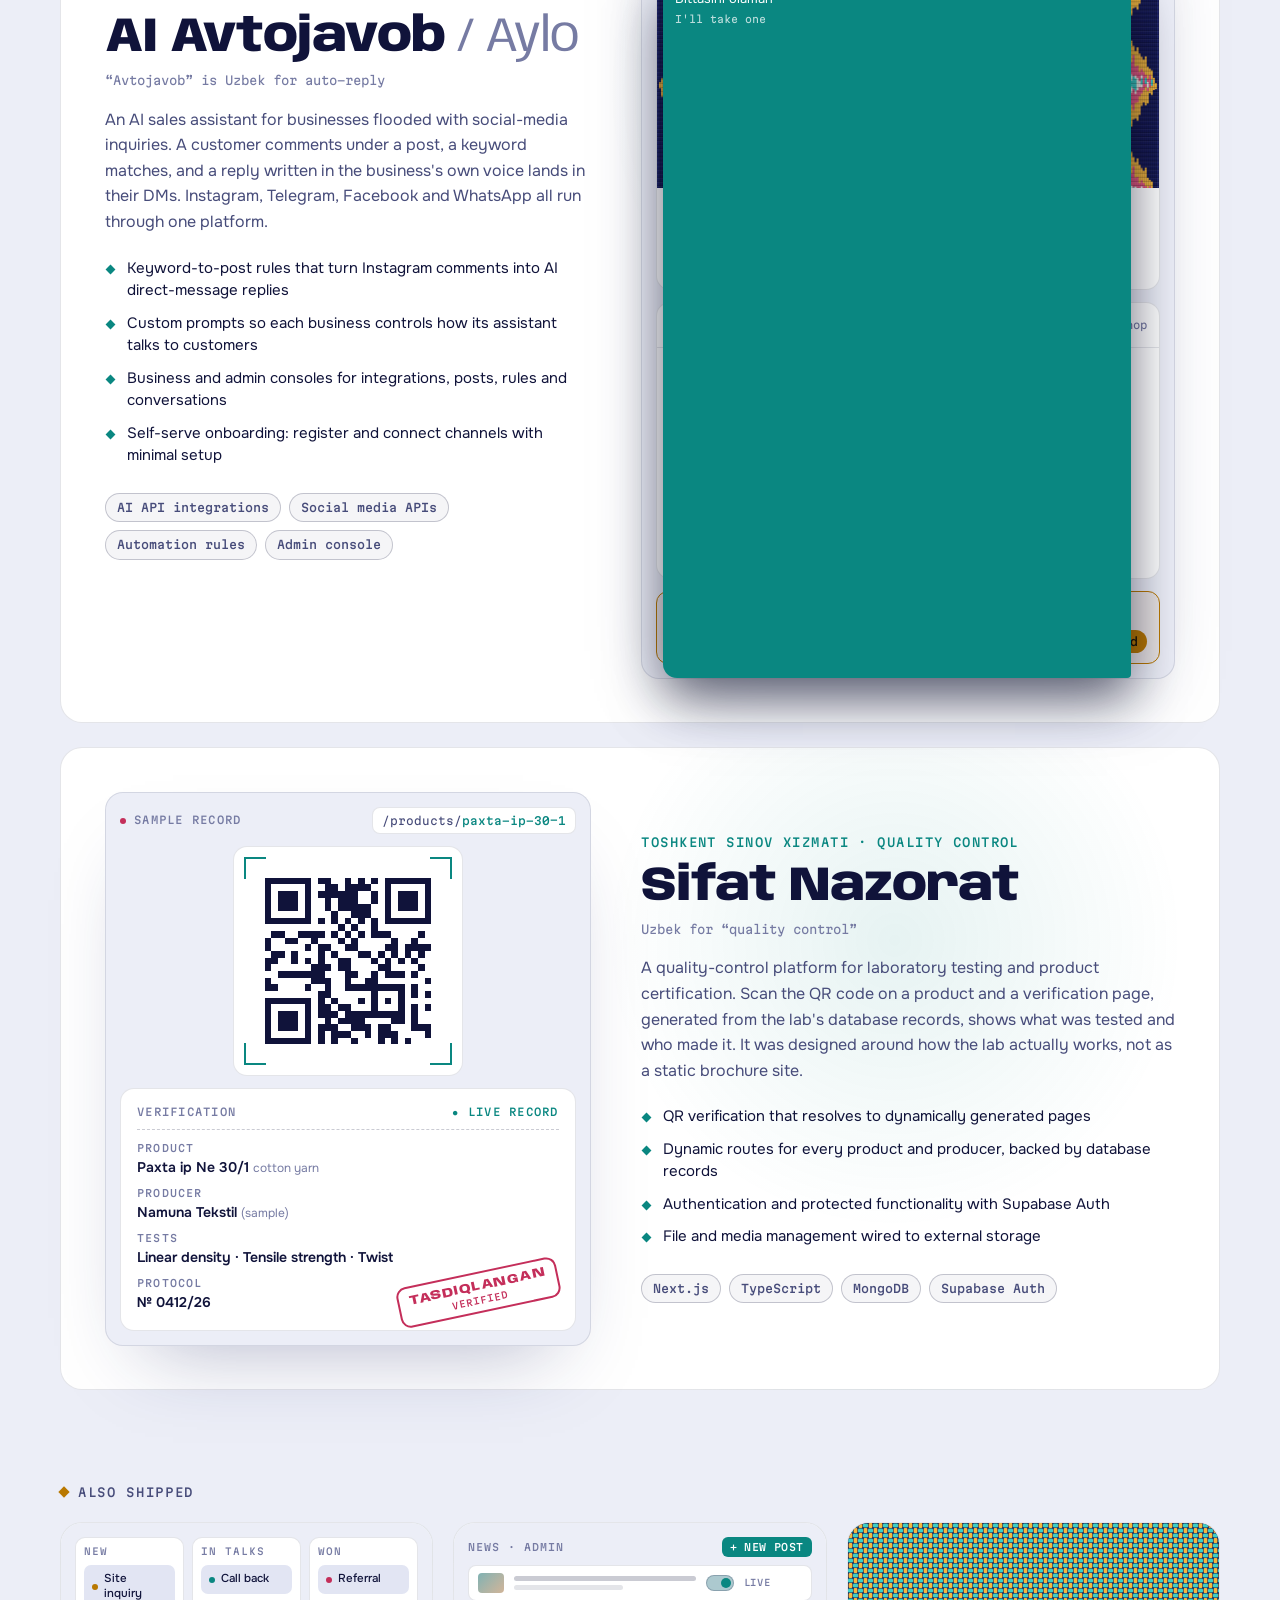
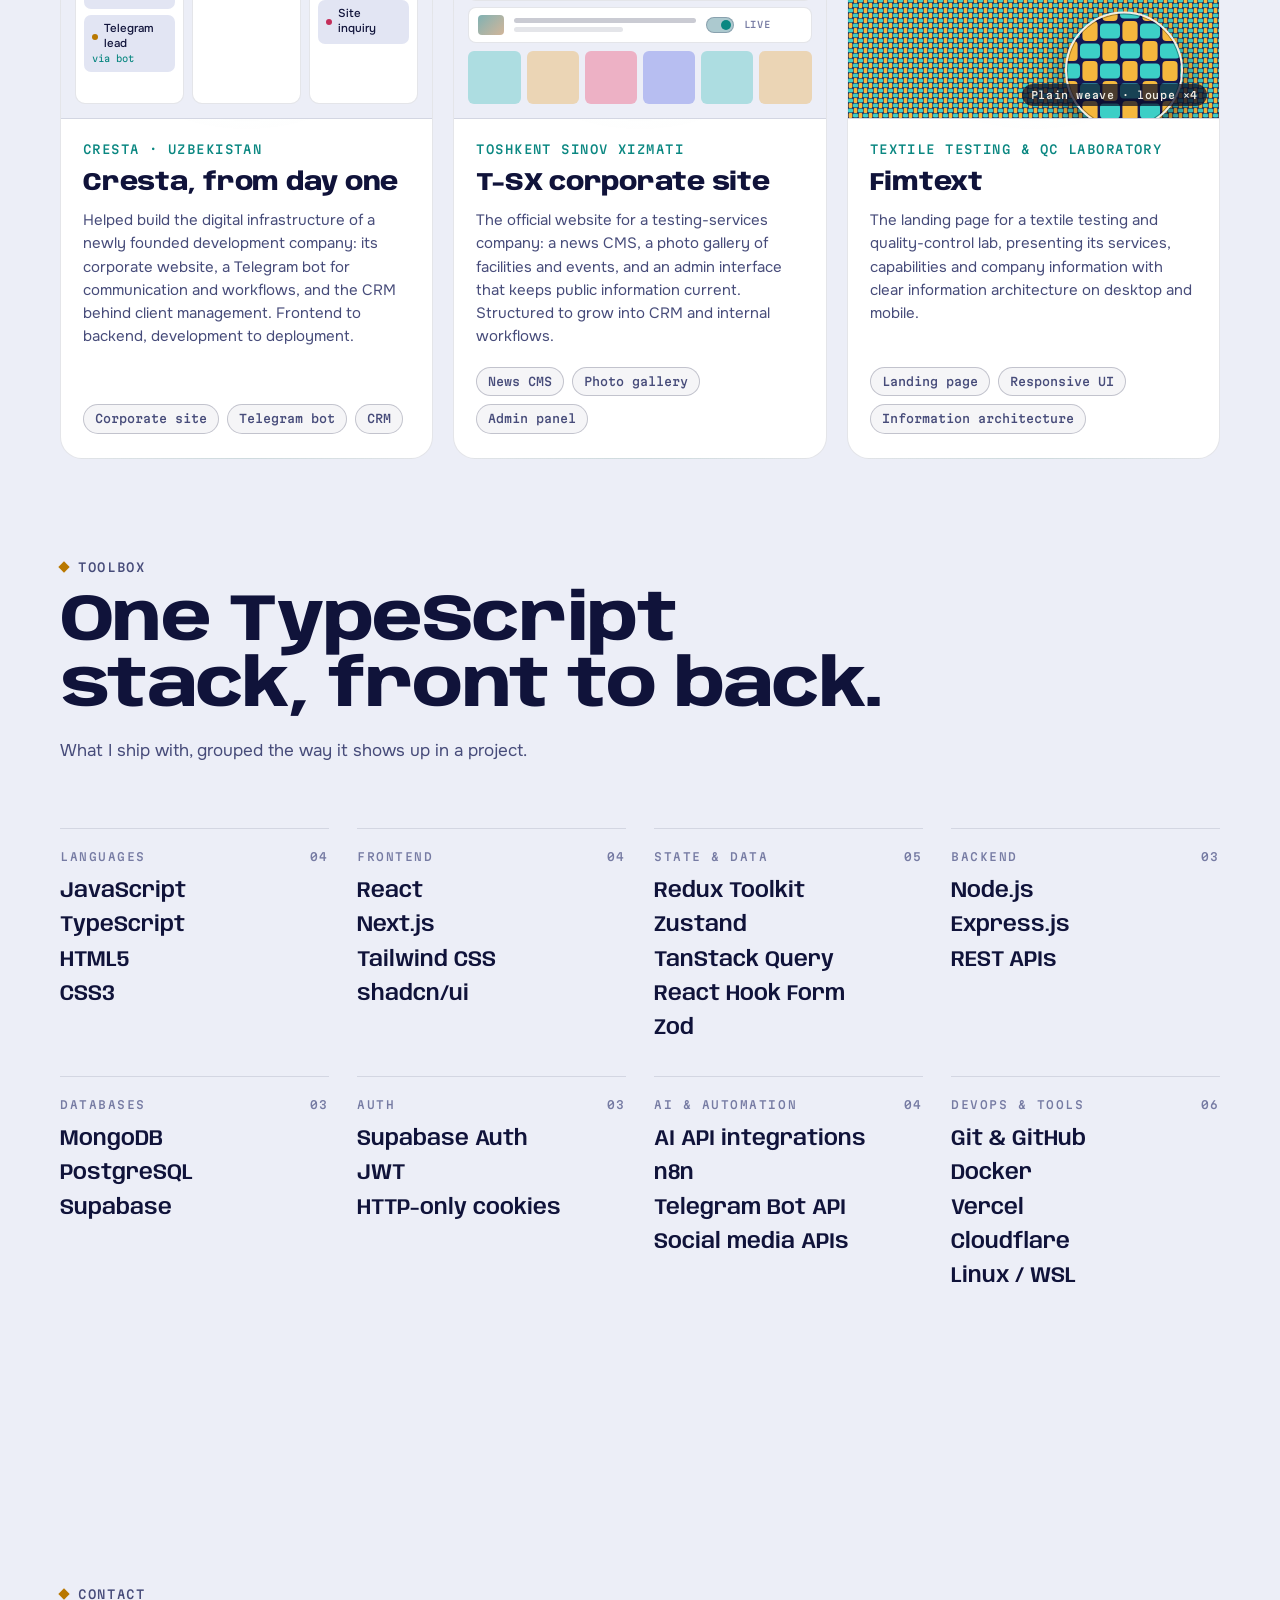
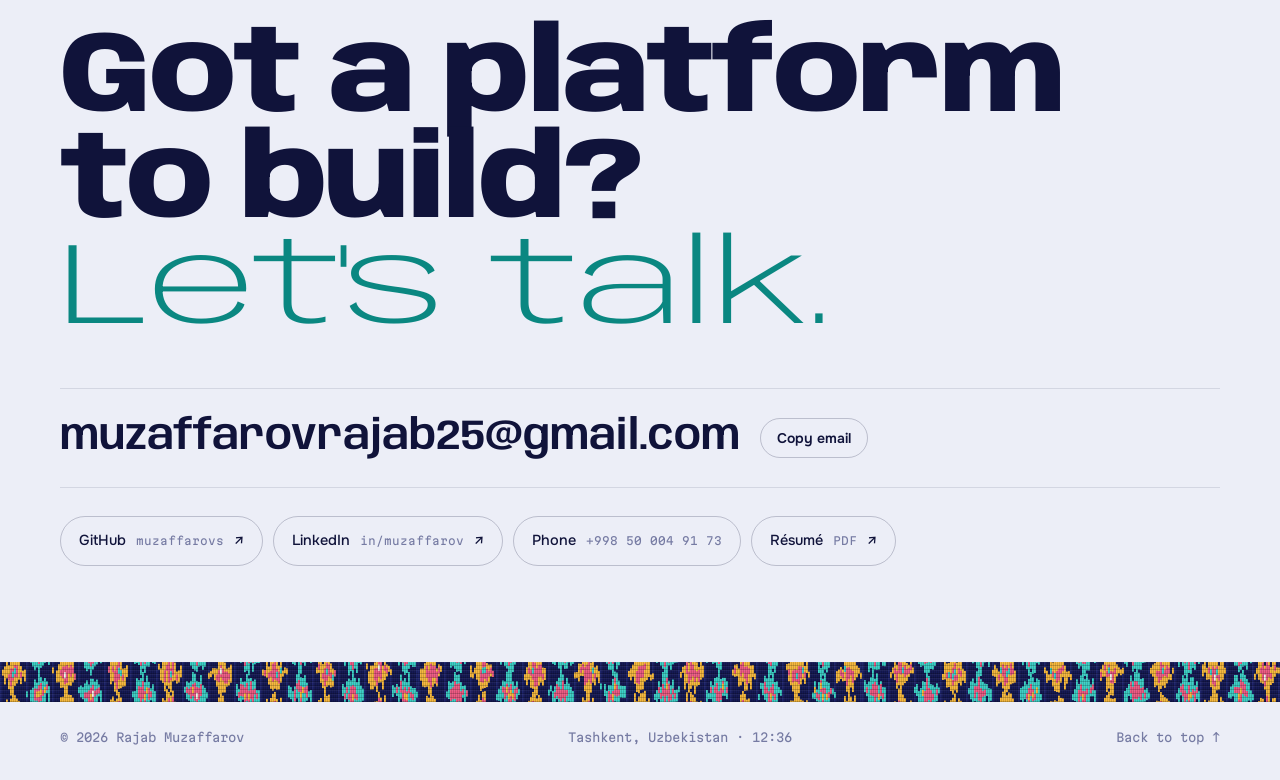
==== commit 93332de3: "Add SEO, social cards, icons and custom domain - Title, description, canonical, Open Graph/Twitter t" ====
--- a/index.html
+++ b/index.html
@@ -3,14 +3,119 @@
 <head>
 <meta charset="utf-8">
 <meta name="viewport" content="width=device-width, initial-scale=1, viewport-fit=cover">
-<meta name="description" content="Rajab Muzaffarov is a full-stack developer in Tashkent building production web platforms with React, Next.js and TypeScript.">
-<meta property="og:title" content="Rajab Muzaffarov">
-<meta property="og:description" content="Full-stack developer in Tashkent building production web platforms with React, Next.js and TypeScript.">
+<title>Rajab Muzaffarov — Full-Stack Developer in Tashkent, Uzbekistan</title>
+<meta name="description" content="Full-stack developer in Tashkent, Uzbekistan. I build production web apps with React, Next.js and TypeScript: AI sales automation, CRMs and QR verification.">
+<meta name="author" content="Rajab Muzaffarov">
+<meta name="robots" content="index, follow, max-image-preview:large, max-snippet:-1, max-video-preview:-1">
+<link rel="canonical" href="https://muzaffarov.uz/">
 <meta name="theme-color" content="#0B0D29">
-<title>Rajab Muzaffarov</title>
+<meta name="color-scheme" content="dark light">
+<meta name="format-detection" content="telephone=no">
+
+<meta property="og:type" content="profile">
+<meta property="og:site_name" content="Rajab Muzaffarov">
+<meta property="og:url" content="https://muzaffarov.uz/">
+<meta property="og:title" content="Rajab Muzaffarov — Full-Stack Developer in Tashkent">
+<meta property="og:description" content="I build production web apps with React, Next.js and TypeScript: AI sales automation, CRMs, QR-verified lab certificates and admin platforms.">
+<meta property="og:image" content="https://muzaffarov.uz/og-image.png">
+<meta property="og:image:type" content="image/png">
+<meta property="og:image:width" content="1200">
+<meta property="og:image:height" content="630">
+<meta property="og:image:alt" content="Rajab Muzaffarov, full-stack developer in Tashkent, Uzbekistan. React, Next.js, TypeScript, Node.js.">
+<meta property="og:locale" content="en_US">
+<meta property="profile:first_name" content="Rajab">
+<meta property="profile:last_name" content="Muzaffarov">
+<meta property="profile:username" content="muzaffarovs">
+<meta name="twitter:card" content="summary_large_image">
+<meta name="twitter:title" content="Rajab Muzaffarov — Full-Stack Developer in Tashkent">
+<meta name="twitter:description" content="I build production web apps with React, Next.js and TypeScript: AI sales automation, CRMs, QR-verified lab certificates and admin platforms.">
+<meta name="twitter:image" content="https://muzaffarov.uz/og-image.png">
+<meta name="twitter:image:alt" content="Rajab Muzaffarov, full-stack developer in Tashkent, Uzbekistan.">
+
+<link rel="icon" href="/favicon.ico" sizes="48x48">
+<link rel="icon" href="/favicon.svg" type="image/svg+xml">
+<link rel="apple-touch-icon" href="/apple-touch-icon.png">
+<link rel="manifest" href="/site.webmanifest">
+<link rel="me" href="https://github.com/muzaffarovs">
+<link rel="me" href="https://www.linkedin.com/in/muzaffarov/">
+<link rel="preload" href="avatar.webp" as="image" type="image/webp" fetchpriority="high">
+
 <link rel="preconnect" href="https://fonts.googleapis.com">
 <link rel="preconnect" href="https://fonts.gstatic.com" crossorigin>
-<link rel="stylesheet" href="https://fonts.googleapis.com/css2?family=Anybody:wdth,wght@50..150,100..900&family=Martian+Mono:wght@400;500&family=Onest:wght@400;500;600;700&display=swap">
+<link rel="preload" as="style" href="https://fonts.googleapis.com/css2?family=Anybody:wdth,wght@50..150,100..900&family=Martian+Mono:wght@400;500&family=Onest:wght@400;500;600;700&display=swap" onload="this.onload=null;this.rel='stylesheet'">
+<noscript><link rel="stylesheet" href="https://fonts.googleapis.com/css2?family=Anybody:wdth,wght@50..150,100..900&family=Martian+Mono:wght@400;500&family=Onest:wght@400;500;600;700&display=swap"></noscript>
+
+<script type="application/ld+json">
+{
+  "@context": "https://schema.org",
+  "@graph": [
+    {
+      "@type": "WebSite",
+      "@id": "https://muzaffarov.uz/#website",
+      "url": "https://muzaffarov.uz/",
+      "name": "Rajab Muzaffarov",
+      "inLanguage": "en",
+      "publisher": { "@id": "https://muzaffarov.uz/#person" }
+    },
+    {
+      "@type": "ProfilePage",
+      "@id": "https://muzaffarov.uz/#profilepage",
+      "url": "https://muzaffarov.uz/",
+      "name": "Rajab Muzaffarov — Full-Stack Developer in Tashkent, Uzbekistan",
+      "inLanguage": "en",
+      "isPartOf": { "@id": "https://muzaffarov.uz/#website" },
+      "mainEntity": { "@id": "https://muzaffarov.uz/#person" },
+      "primaryImageOfPage": { "@id": "https://muzaffarov.uz/#avatar" },
+      "dateCreated": "2026-09-15",
+      "dateModified": "2026-09-17"
+    },
+    {
+      "@type": "Person",
+      "@id": "https://muzaffarov.uz/#person",
+      "name": "Rajab Muzaffarov",
+      "givenName": "Rajab",
+      "familyName": "Muzaffarov",
+      "alternateName": "muzaffarovs",
+      "jobTitle": "Full-Stack Developer",
+      "description": "Full-stack developer with 2+ years of experience building production web applications with React, Next.js and TypeScript, including AI-powered customer communication, laboratory quality-control platforms, CRMs and corporate websites.",
+      "url": "https://muzaffarov.uz/",
+      "image": {
+        "@type": "ImageObject",
+        "@id": "https://muzaffarov.uz/#avatar",
+        "url": "https://muzaffarov.uz/avatar.webp",
+        "width": 820,
+        "height": 836,
+        "caption": "Rajab Muzaffarov's avatar"
+      },
+      "email": "mailto:muzaffarovrajab25@gmail.com",
+      "telephone": "+998500049173",
+      "address": { "@type": "PostalAddress", "addressLocality": "Tashkent", "addressCountry": "UZ" },
+      "homeLocation": { "@type": "City", "name": "Tashkent", "containedInPlace": { "@type": "Country", "name": "Uzbekistan" } },
+      "nationality": { "@type": "Country", "name": "Uzbekistan" },
+      "sameAs": ["https://github.com/muzaffarovs", "https://www.linkedin.com/in/muzaffarov/"],
+      "hasOccupation": {
+        "@type": "Occupation",
+        "name": "Full-Stack Developer",
+        "occupationLocation": { "@type": "City", "name": "Tashkent" },
+        "skills": "JavaScript, TypeScript, React, Next.js, Node.js, Express.js, MongoDB, PostgreSQL, Supabase, Tailwind CSS, REST APIs, Docker"
+      },
+      "knowsAbout": ["Full-stack web development", "React", "Next.js", "TypeScript", "JavaScript", "Node.js", "Express.js", "MongoDB", "PostgreSQL", "Supabase", "Tailwind CSS", "shadcn/ui", "Redux Toolkit", "Zustand", "TanStack Query", "Zod", "JWT authentication", "REST APIs", "AI API integrations", "n8n", "Telegram Bot API", "Docker", "Vercel", "Cloudflare"]
+    },
+    {
+      "@type": "ItemList",
+      "@id": "https://muzaffarov.uz/#work",
+      "name": "Selected work by Rajab Muzaffarov",
+      "itemListElement": [
+        { "@type": "ListItem", "position": 1, "item": { "@type": "CreativeWork", "name": "AI Avtojavob / Aylo", "creator": { "@id": "https://muzaffarov.uz/#person" }, "description": "AI-powered sales automation platform connecting Instagram, Telegram, Facebook and WhatsApp, with keyword-triggered AI direct-message replies to Instagram comments." } },
+        { "@type": "ListItem", "position": 2, "item": { "@type": "CreativeWork", "name": "Sifat Nazorat", "creator": { "@id": "https://muzaffarov.uz/#person" }, "description": "Digital quality-control platform for laboratory testing and product certification with QR-code verification pages, built with Next.js, TypeScript, MongoDB and Supabase Auth." } },
+        { "@type": "ListItem", "position": 3, "item": { "@type": "CreativeWork", "name": "Cresta website, Telegram bot and CRM", "creator": { "@id": "https://muzaffarov.uz/#person" }, "description": "Corporate website, Telegram bot and CRM system for a newly established development company in Uzbekistan." } },
+        { "@type": "ListItem", "position": 4, "item": { "@type": "CreativeWork", "name": "T-SX corporate website", "creator": { "@id": "https://muzaffarov.uz/#person" }, "description": "Official website for Toshkent Sinov Xizmati with a news CMS, photo gallery and admin interface." } },
+        { "@type": "ListItem", "position": 5, "item": { "@type": "CreativeWork", "name": "Fimtext landing page", "creator": { "@id": "https://muzaffarov.uz/#person" }, "description": "Responsive landing page for a textile testing and quality-control laboratory." } }
+      ]
+    }
+  ]
+}
+</script>
 <style>
 :root{
   --bg:#0B0D29;--bg-2:#121538;--bg-3:#1B1F4B;
@@ -63,6 +168,7 @@
 button{font:inherit;color:inherit}
 :focus-visible{outline:2px solid var(--turq);outline-offset:3px;border-radius:6px}
 .wrap{max-width:1240px;margin-inline:auto;padding-inline:var(--gut)}
+.sr-only{position:absolute;width:1px;height:1px;padding:0;margin:-1px;overflow:hidden;clip:rect(0 0 0 0);white-space:nowrap;border:0}
 
 /* ---------- nav ---------- */
 .nav{position:sticky;top:env(safe-area-inset-top,0px);z-index:50;background:var(--nav);-webkit-backdrop-filter:blur(14px) saturate(1.3);backdrop-filter:blur(14px) saturate(1.3);border-bottom:1px solid var(--line)}
@@ -370,7 +476,7 @@
 <body>
 <nav class="nav" aria-label="Primary">
   <div class="wrap nav-in">
-    <a class="mark" href="#top"><i aria-hidden="true"></i>RM</a>
+    <a class="mark" href="#top" aria-label="Rajab Muzaffarov, back to top"><i aria-hidden="true"></i>RM</a>
     <ul class="nav-links">
       <li><a href="#work">Work</a></li>
       <li><a href="#stack">Toolbox</a></li>
@@ -390,11 +496,11 @@
   <header class="hero wrap" id="top">
     <div class="hero-text">
       <p class="eyebrow">Salom — I'm</p>
-      <h1 class="name" aria-label="Rajab Muzaffarov">
+      <h1 class="name"><span class="sr-only">Rajab Muzaffarov, full-stack developer in Tashkent</span>
         <span class="n1" aria-hidden="true"><span class="l" style="--i:0">R</span><span class="l" style="--i:1">a</span><span class="l" style="--i:2">j</span><span class="l" style="--i:3">a</span><span class="l" style="--i:4">b</span></span>
         <span class="n2" aria-hidden="true"><span class="l" style="--i:3">M</span><span class="l" style="--i:4">u</span><span class="l" style="--i:5">z</span><span class="l" style="--i:6">a</span><span class="l" style="--i:7">f</span><span class="l" style="--i:8">f</span><span class="l" style="--i:9">a</span><span class="l" style="--i:10">r</span><span class="l" style="--i:11">o</span><span class="l" style="--i:12">v</span></span>
       </h1>
-      <p class="role">Full-stack developer in Tashkent. I build production web platforms with <b>React, Next.js and TypeScript</b>: AI sales assistants that answer customers in their DMs, QR-verified lab certificates, and the CRMs and admin panels behind them.</p>
+      <p class="role">Full-stack developer in Tashkent, Uzbekistan. I build production web platforms with <b>React, Next.js and TypeScript</b>: AI sales assistants that answer customers in their DMs, QR-verified lab certificates, and the CRMs and admin panels behind them.</p>
       <div class="cta">
         <a class="btn primary magnetic" href="#work">See the work <span class="arr" aria-hidden="true">→</span></a>
         <a class="btn ghost magnetic" href="Rajab-Muzaffarov-CV.pdf" target="_blank" rel="noopener">Résumé (PDF)</a>
@@ -409,7 +515,7 @@
     <figure class="swatch">
       <div class="cloth" id="cloth">
         <canvas id="ikat" aria-hidden="true"></canvas>
-        <img class="me" id="me" src="avatar.webp" width="820" height="836" alt="Rajab's avatar: a folded-paper figure in a white mask" fetchpriority="high" draggable="false">
+        <img class="me" id="me" src="avatar.webp" width="820" height="836" alt="Rajab Muzaffarov's avatar: a folded-paper figure in a white mask" fetchpriority="high" draggable="false">
         <span class="cloth-hint">Run your cursor across the cloth</span>
       </div>
       <figcaption class="tag">
@@ -602,8 +708,8 @@
       <span id="toast" role="status" aria-live="polite"></span>
     </div>
     <ul class="links reveal">
-      <li><a href="https://github.com/muzaffarovs" target="_blank" rel="noopener">GitHub <small>muzaffarovs</small> ↗</a></li>
-      <li><a href="https://www.linkedin.com/in/muzaffarov/" target="_blank" rel="noopener">LinkedIn <small>in/muzaffarov</small> ↗</a></li>
+      <li><a href="https://github.com/muzaffarovs" target="_blank" rel="me noopener">GitHub <small>muzaffarovs</small> ↗</a></li>
+      <li><a href="https://www.linkedin.com/in/muzaffarov/" target="_blank" rel="me noopener">LinkedIn <small>in/muzaffarov</small> ↗</a></li>
       <li><a href="tel:+998500049173">Phone <small>+998 50 004 91 73</small></a></li>
       <li><a href="Rajab-Muzaffarov-CV.pdf" target="_blank" rel="noopener">Résumé <small>PDF</small> ↗</a></li>
     </ul>
